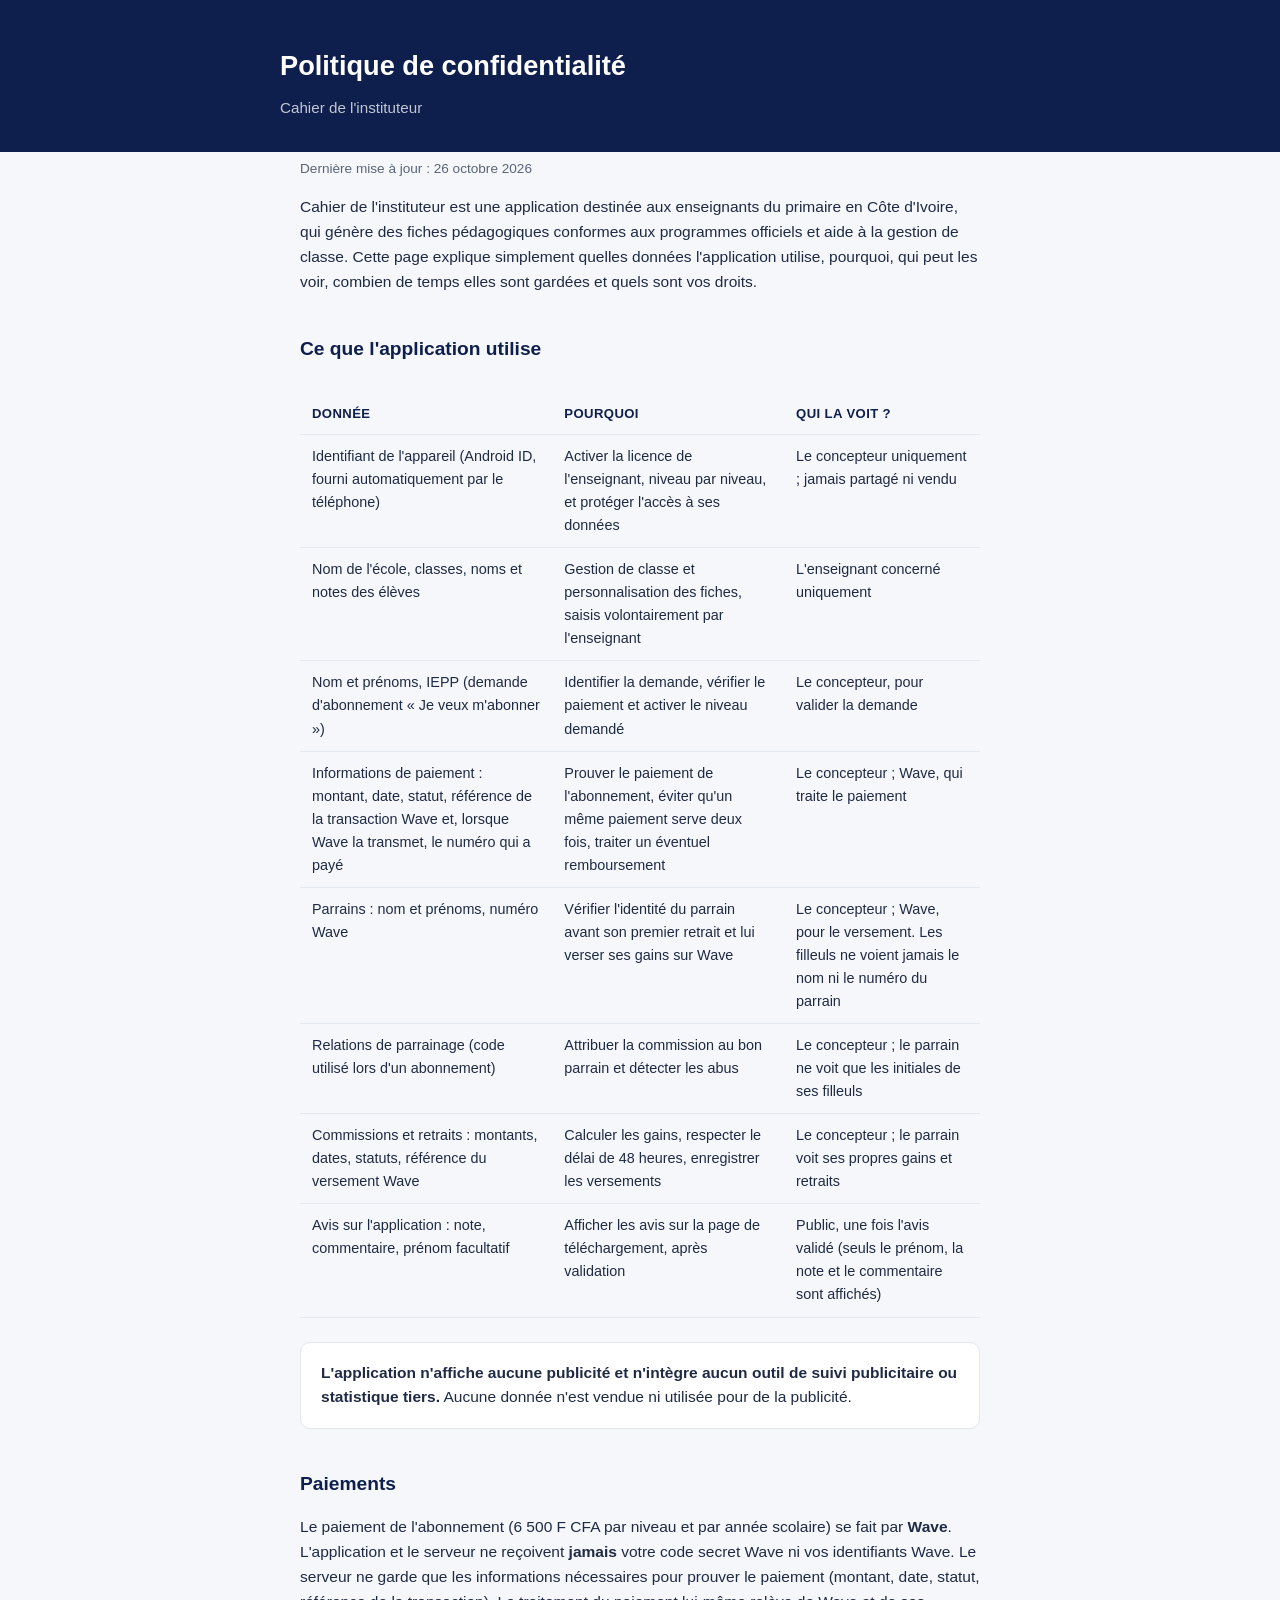
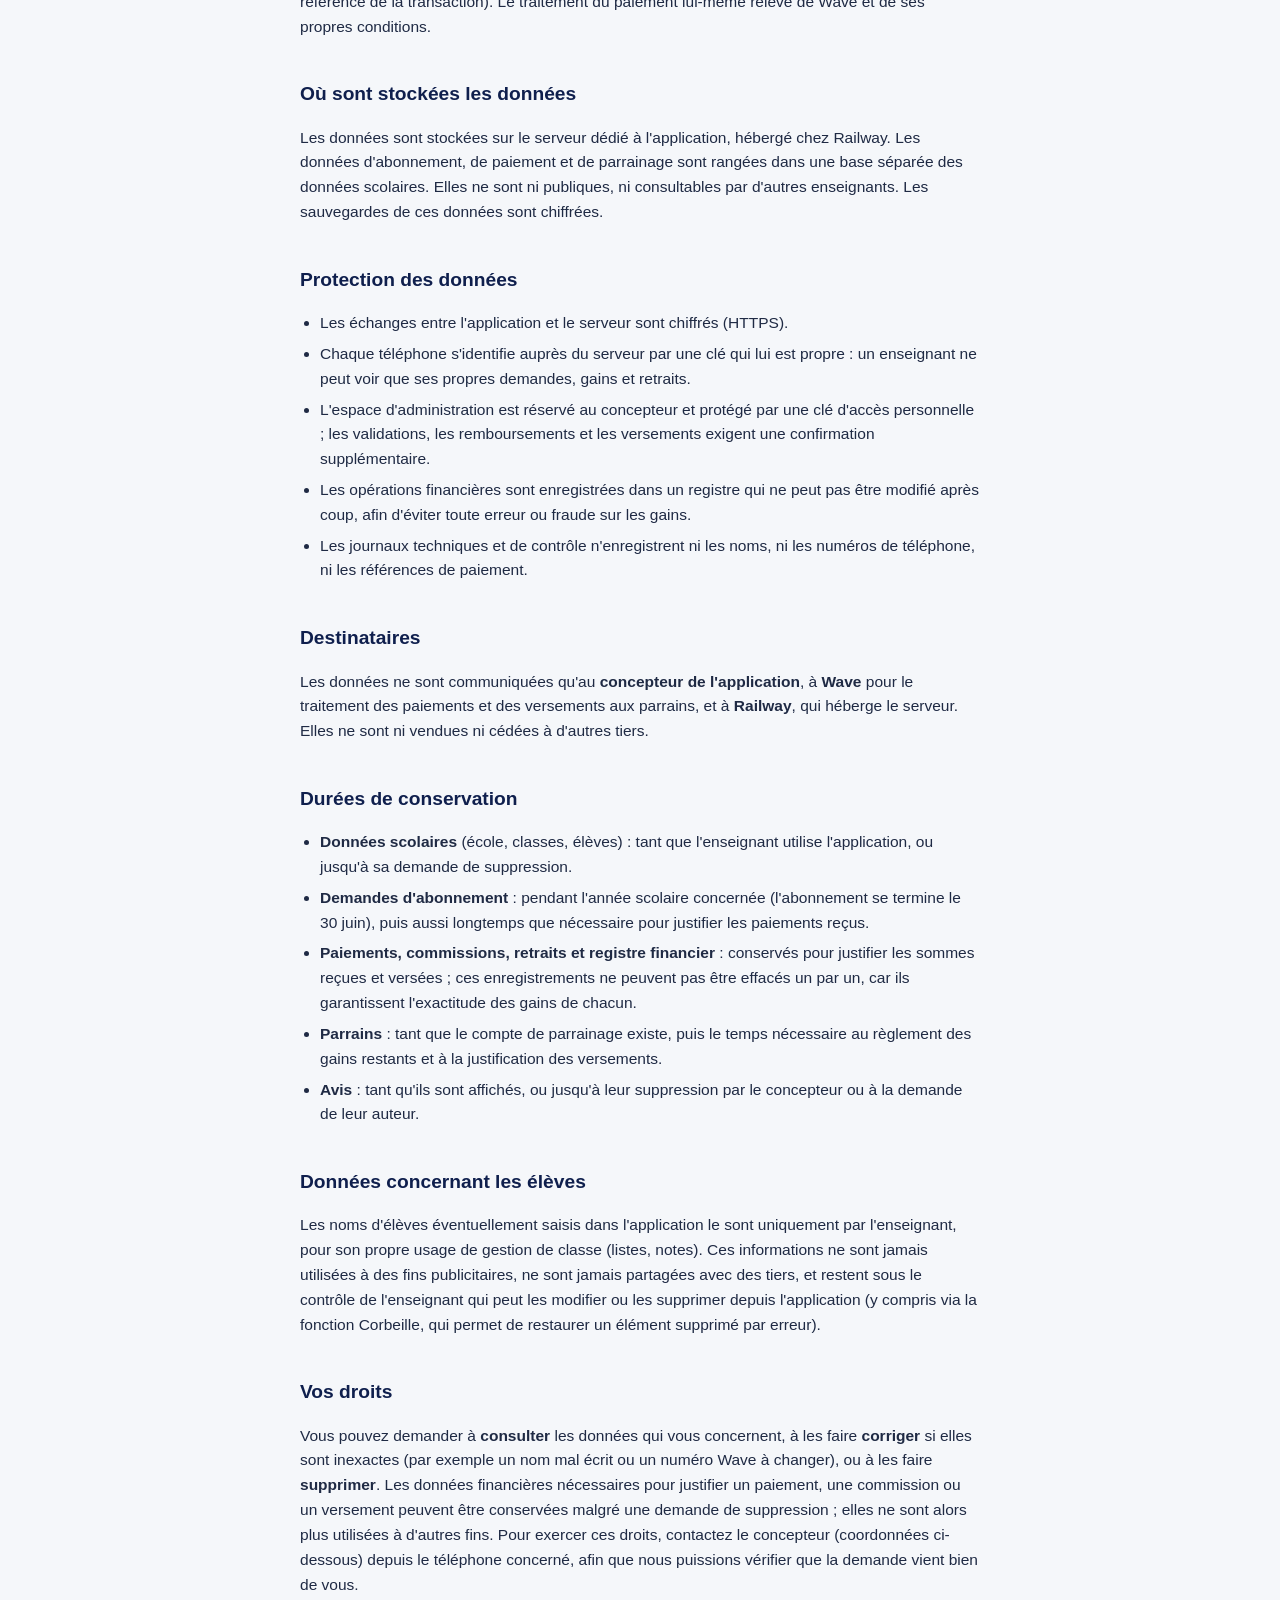
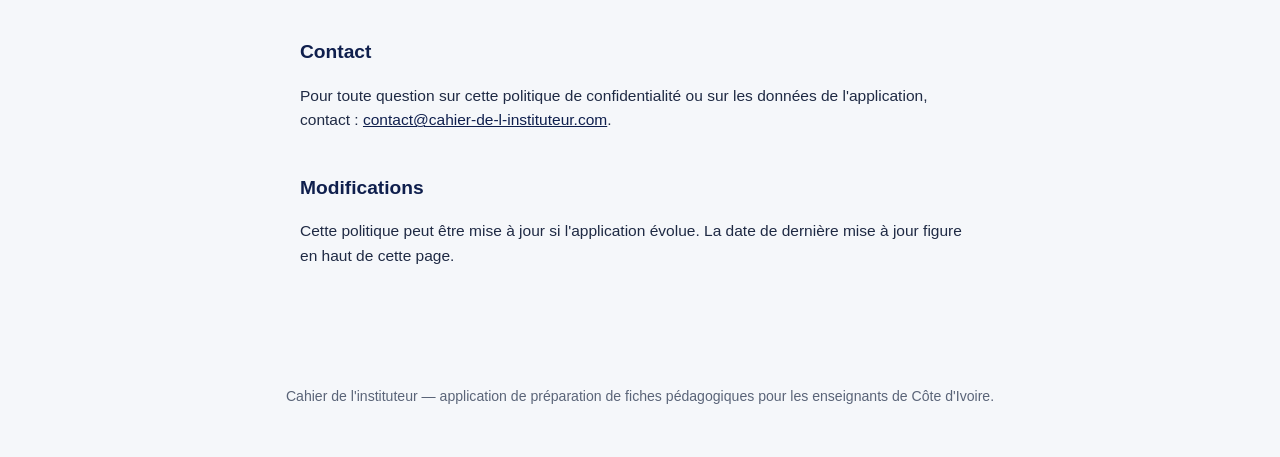
==== confidentialite.html @ f3e9aa89 "Tarif 6 500 F CFA par niveau (page de parrainage, message, confidentialite) Aucune publication : bra" ====
<!DOCTYPE html>
<html lang="fr">
<head>
<meta charset="UTF-8">
<meta name="viewport" content="width=device-width, initial-scale=1">
<title>Politique de confidentialité — Cahier de l'instituteur</title>
<style>
  :root{
    --marine:#0F1F4D;
    --orange:#ef7f1a;
    --texte:#1F2A44;
    --texte-doux:#5A6478;
    --carte:#FFFFFF;
    --bordure:#E3E8EF;
    --fond:#F5F7FA;
  }
  *{box-sizing:border-box;}
  body{
    margin:0;
    background:var(--fond);
    color:var(--texte);
    font-family:-apple-system,"Segoe UI",Roboto,Helvetica,Arial,sans-serif;
    line-height:1.6;
  }
  .wrap{max-width:720px;margin:0 auto;padding:0 20px 70px;}
  header{
    background:var(--marine);
    color:#fff;
    padding:44px 20px 32px;
  }
  header .inner{max-width:720px;margin:0 auto;}
  header h1{font-size:1.7rem;margin:0 0 8px;}
  header p{color:rgba(255,255,255,.75);margin:0;font-size:.95rem;}
  h2{font-size:1.2rem;color:var(--marine);margin:40px 0 12px;}
  p{color:var(--texte);font-size:.97rem;}
  .maj{color:var(--texte-doux);font-size:.85rem;margin-top:6px;}
  table{width:100%;border-collapse:collapse;margin:16px 0 8px;font-size:.9rem;}
  th,td{text-align:left;padding:10px 12px;border-bottom:1px solid var(--bordure);vertical-align:top;}
  th{color:var(--marine);font-size:.82rem;text-transform:uppercase;letter-spacing:.03em;}
  .carte{
    background:var(--carte);
    border:1px solid var(--bordure);
    border-radius:10px;
    padding:18px 20px;
    margin:16px 0;
  }
  a{color:var(--marine);}
  ul{padding-left:20px;font-size:.97rem;}
  li{margin:6px 0;}
  .defilement{overflow-x:auto;}
  footer{padding:30px 20px 50px;color:var(--texte-doux);font-size:.88rem;text-align:center;}
</style>
</head>
<body>

<header>
  <div class="inner">
    <h1>Politique de confidentialité</h1>
    <p>Cahier de l'instituteur</p>
  </div>
</header>

<div class="wrap">
  <p class="maj">Dernière mise à jour : 26 octobre 2026</p>

  <p>Cahier de l'instituteur est une application destinée aux enseignants du primaire en Côte d'Ivoire, qui génère des fiches pédagogiques conformes aux programmes officiels et aide à la gestion de classe. Cette page explique simplement quelles données l'application utilise, pourquoi, qui peut les voir, combien de temps elles sont gardées et quels sont vos droits.</p>

  <h2>Ce que l'application utilise</h2>
  <div class="defilement">
  <table>
    <tr><th>Donnée</th><th>Pourquoi</th><th>Qui la voit ?</th></tr>
    <tr>
      <td>Identifiant de l'appareil (Android ID, fourni automatiquement par le téléphone)</td>
      <td>Activer la licence de l'enseignant, niveau par niveau, et protéger l'accès à ses données</td>
      <td>Le concepteur uniquement ; jamais partagé ni vendu</td>
    </tr>
    <tr>
      <td>Nom de l'école, classes, noms et notes des élèves</td>
      <td>Gestion de classe et personnalisation des fiches, saisis volontairement par l'enseignant</td>
      <td>L'enseignant concerné uniquement</td>
    </tr>
    <tr>
      <td>Nom et prénoms, IEPP (demande d'abonnement « Je veux m'abonner »)</td>
      <td>Identifier la demande, vérifier le paiement et activer le niveau demandé</td>
      <td>Le concepteur, pour valider la demande</td>
    </tr>
    <tr>
      <td>Informations de paiement : montant, date, statut, référence de la transaction Wave et, lorsque Wave la transmet, le numéro qui a payé</td>
      <td>Prouver le paiement de l'abonnement, éviter qu'un même paiement serve deux fois, traiter un éventuel remboursement</td>
      <td>Le concepteur ; Wave, qui traite le paiement</td>
    </tr>
    <tr>
      <td>Parrains : nom et prénoms, numéro Wave</td>
      <td>Vérifier l'identité du parrain avant son premier retrait et lui verser ses gains sur Wave</td>
      <td>Le concepteur ; Wave, pour le versement. Les filleuls ne voient jamais le nom ni le numéro du parrain</td>
    </tr>
    <tr>
      <td>Relations de parrainage (code utilisé lors d'un abonnement)</td>
      <td>Attribuer la commission au bon parrain et détecter les abus</td>
      <td>Le concepteur ; le parrain ne voit que les initiales de ses filleuls</td>
    </tr>
    <tr>
      <td>Commissions et retraits : montants, dates, statuts, référence du versement Wave</td>
      <td>Calculer les gains, respecter le délai de 48 heures, enregistrer les versements</td>
      <td>Le concepteur ; le parrain voit ses propres gains et retraits</td>
    </tr>
    <tr>
      <td>Avis sur l'application : note, commentaire, prénom facultatif</td>
      <td>Afficher les avis sur la page de téléchargement, après validation</td>
      <td>Public, une fois l'avis validé (seuls le prénom, la note et le commentaire sont affichés)</td>
    </tr>
  </table>
  </div>

  <div class="carte">
    <p style="margin:0;"><b>L'application n'affiche aucune publicité et n'intègre aucun outil de suivi publicitaire ou statistique tiers.</b> Aucune donnée n'est vendue ni utilisée pour de la publicité.</p>
  </div>

  <h2>Paiements</h2>
  <p>Le paiement de l'abonnement (6 500 F CFA par niveau et par année scolaire) se fait par <b>Wave</b>. L'application et le serveur ne reçoivent <b>jamais</b> votre code secret Wave ni vos identifiants Wave. Le serveur ne garde que les informations nécessaires pour prouver le paiement (montant, date, statut, référence de la transaction). Le traitement du paiement lui-même relève de Wave et de ses propres conditions.</p>

  <h2>Où sont stockées les données</h2>
  <p>Les données sont stockées sur le serveur dédié à l'application, hébergé chez Railway. Les données d'abonnement, de paiement et de parrainage sont rangées dans une base séparée des données scolaires. Elles ne sont ni publiques, ni consultables par d'autres enseignants. Les sauvegardes de ces données sont chiffrées.</p>

  <h2>Protection des données</h2>
  <ul>
    <li>Les échanges entre l'application et le serveur sont chiffrés (HTTPS).</li>
    <li>Chaque téléphone s'identifie auprès du serveur par une clé qui lui est propre : un enseignant ne peut voir que ses propres demandes, gains et retraits.</li>
    <li>L'espace d'administration est réservé au concepteur et protégé par une clé d'accès personnelle ; les validations, les remboursements et les versements exigent une confirmation supplémentaire.</li>
    <li>Les opérations financières sont enregistrées dans un registre qui ne peut pas être modifié après coup, afin d'éviter toute erreur ou fraude sur les gains.</li>
    <li>Les journaux techniques et de contrôle n'enregistrent ni les noms, ni les numéros de téléphone, ni les références de paiement.</li>
  </ul>

  <h2>Destinataires</h2>
  <p>Les données ne sont communiquées qu'au <b>concepteur de l'application</b>, à <b>Wave</b> pour le traitement des paiements et des versements aux parrains, et à <b>Railway</b>, qui héberge le serveur. Elles ne sont ni vendues ni cédées à d'autres tiers.</p>

  <h2>Durées de conservation</h2>
  <ul>
    <li><b>Données scolaires</b> (école, classes, élèves) : tant que l'enseignant utilise l'application, ou jusqu'à sa demande de suppression.</li>
    <li><b>Demandes d'abonnement</b> : pendant l'année scolaire concernée (l'abonnement se termine le 30 juin), puis aussi longtemps que nécessaire pour justifier les paiements reçus.</li>
    <li><b>Paiements, commissions, retraits et registre financier</b> : conservés pour justifier les sommes reçues et versées ; ces enregistrements ne peuvent pas être effacés un par un, car ils garantissent l'exactitude des gains de chacun.</li>
    <li><b>Parrains</b> : tant que le compte de parrainage existe, puis le temps nécessaire au règlement des gains restants et à la justification des versements.</li>
    <li><b>Avis</b> : tant qu'ils sont affichés, ou jusqu'à leur suppression par le concepteur ou à la demande de leur auteur.</li>
  </ul>

  <h2>Données concernant les élèves</h2>
  <p>Les noms d'élèves éventuellement saisis dans l'application le sont uniquement par l'enseignant, pour son propre usage de gestion de classe (listes, notes). Ces informations ne sont jamais utilisées à des fins publicitaires, ne sont jamais partagées avec des tiers, et restent sous le contrôle de l'enseignant qui peut les modifier ou les supprimer depuis l'application (y compris via la fonction Corbeille, qui permet de restaurer un élément supprimé par erreur).</p>

  <h2>Vos droits</h2>
  <p>Vous pouvez demander à <b>consulter</b> les données qui vous concernent, à les faire <b>corriger</b> si elles sont inexactes (par exemple un nom mal écrit ou un numéro Wave à changer), ou à les faire <b>supprimer</b>. Les données financières nécessaires pour justifier un paiement, une commission ou un versement peuvent être conservées malgré une demande de suppression ; elles ne sont alors plus utilisées à d'autres fins. Pour exercer ces droits, contactez le concepteur (coordonnées ci-dessous) depuis le téléphone concerné, afin que nous puissions vérifier que la demande vient bien de vous.</p>

  <h2>Contact</h2>
  <p>Pour toute question sur cette politique de confidentialité ou sur les données de l'application, contact : <a href="mailto:contact@cahier-de-l-instituteur.com">contact@cahier-de-l-instituteur.com</a>.</p>

  <h2>Modifications</h2>
  <p>Cette politique peut être mise à jour si l'application évolue. La date de dernière mise à jour figure en haut de cette page.</p>
</div>

<footer>Cahier de l'instituteur — application de préparation de fiches pédagogiques pour les enseignants de Côte d'Ivoire.</footer>

</body>
</html>
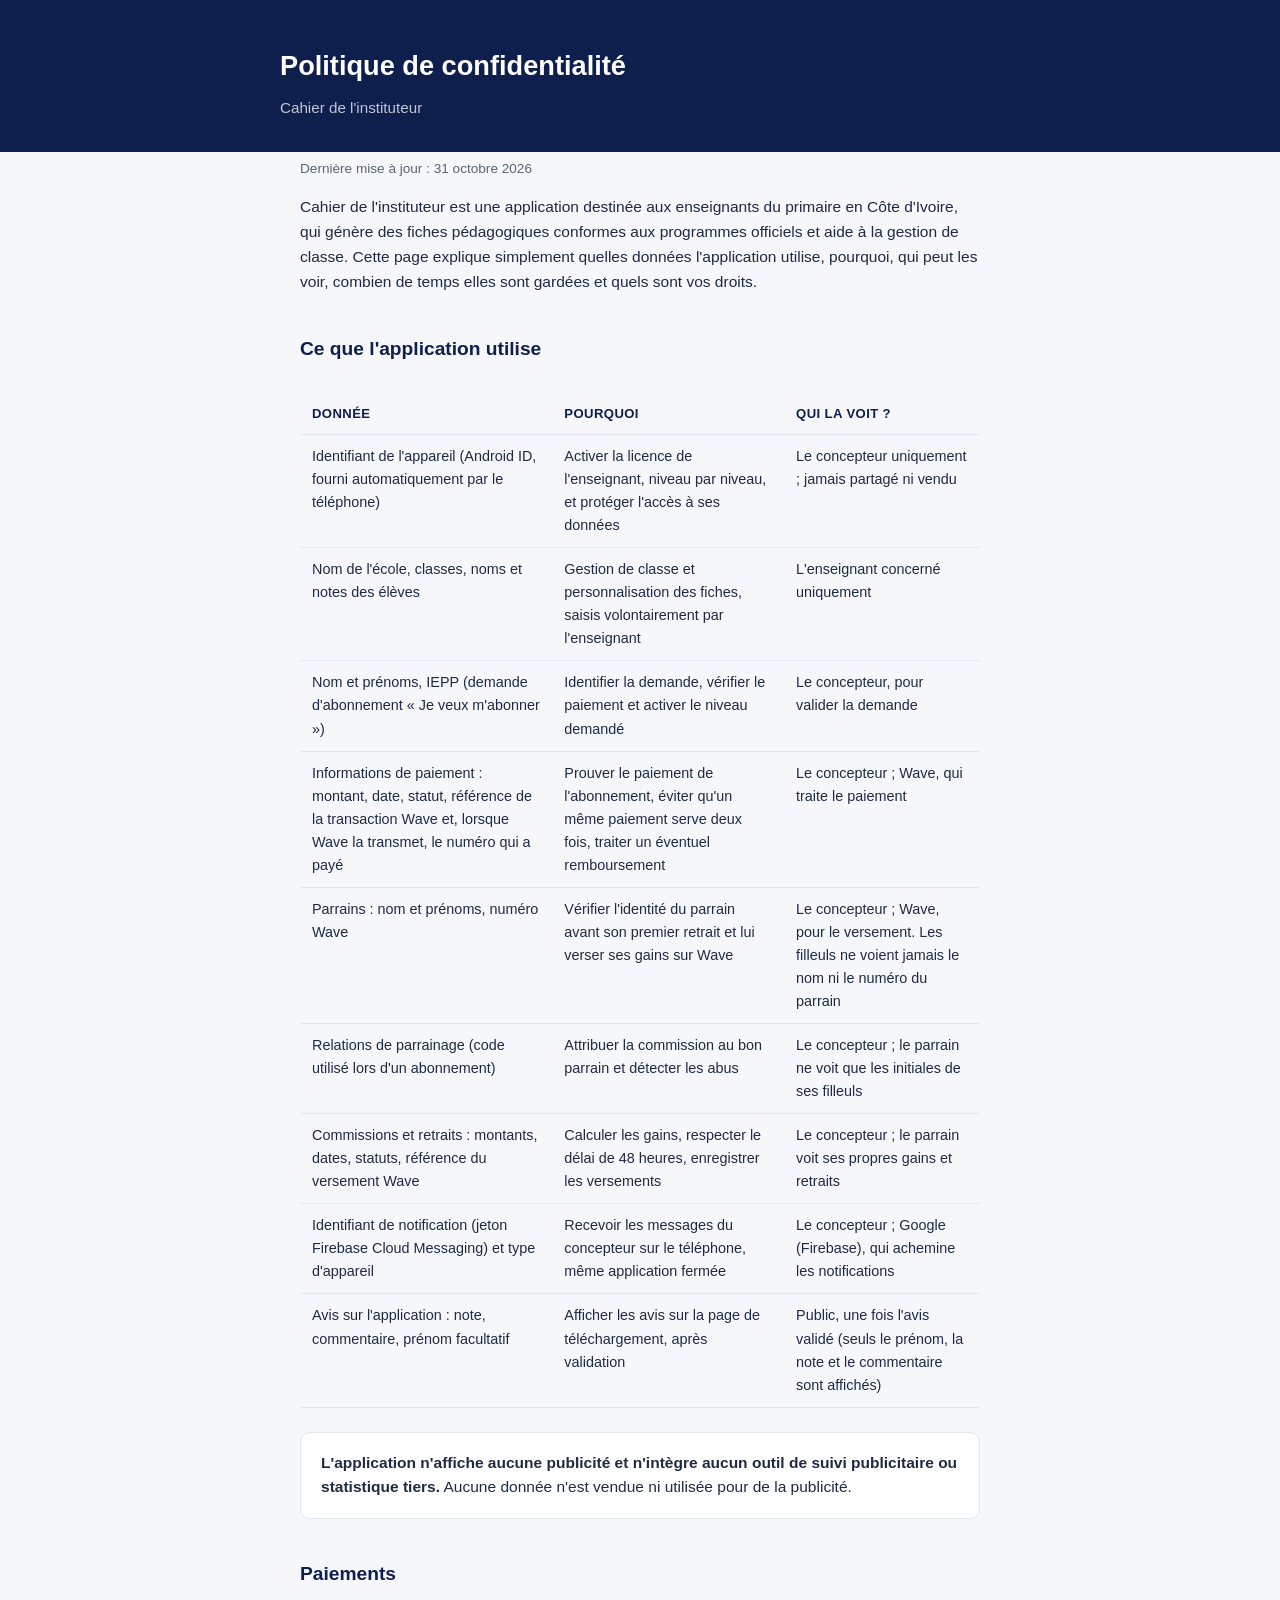
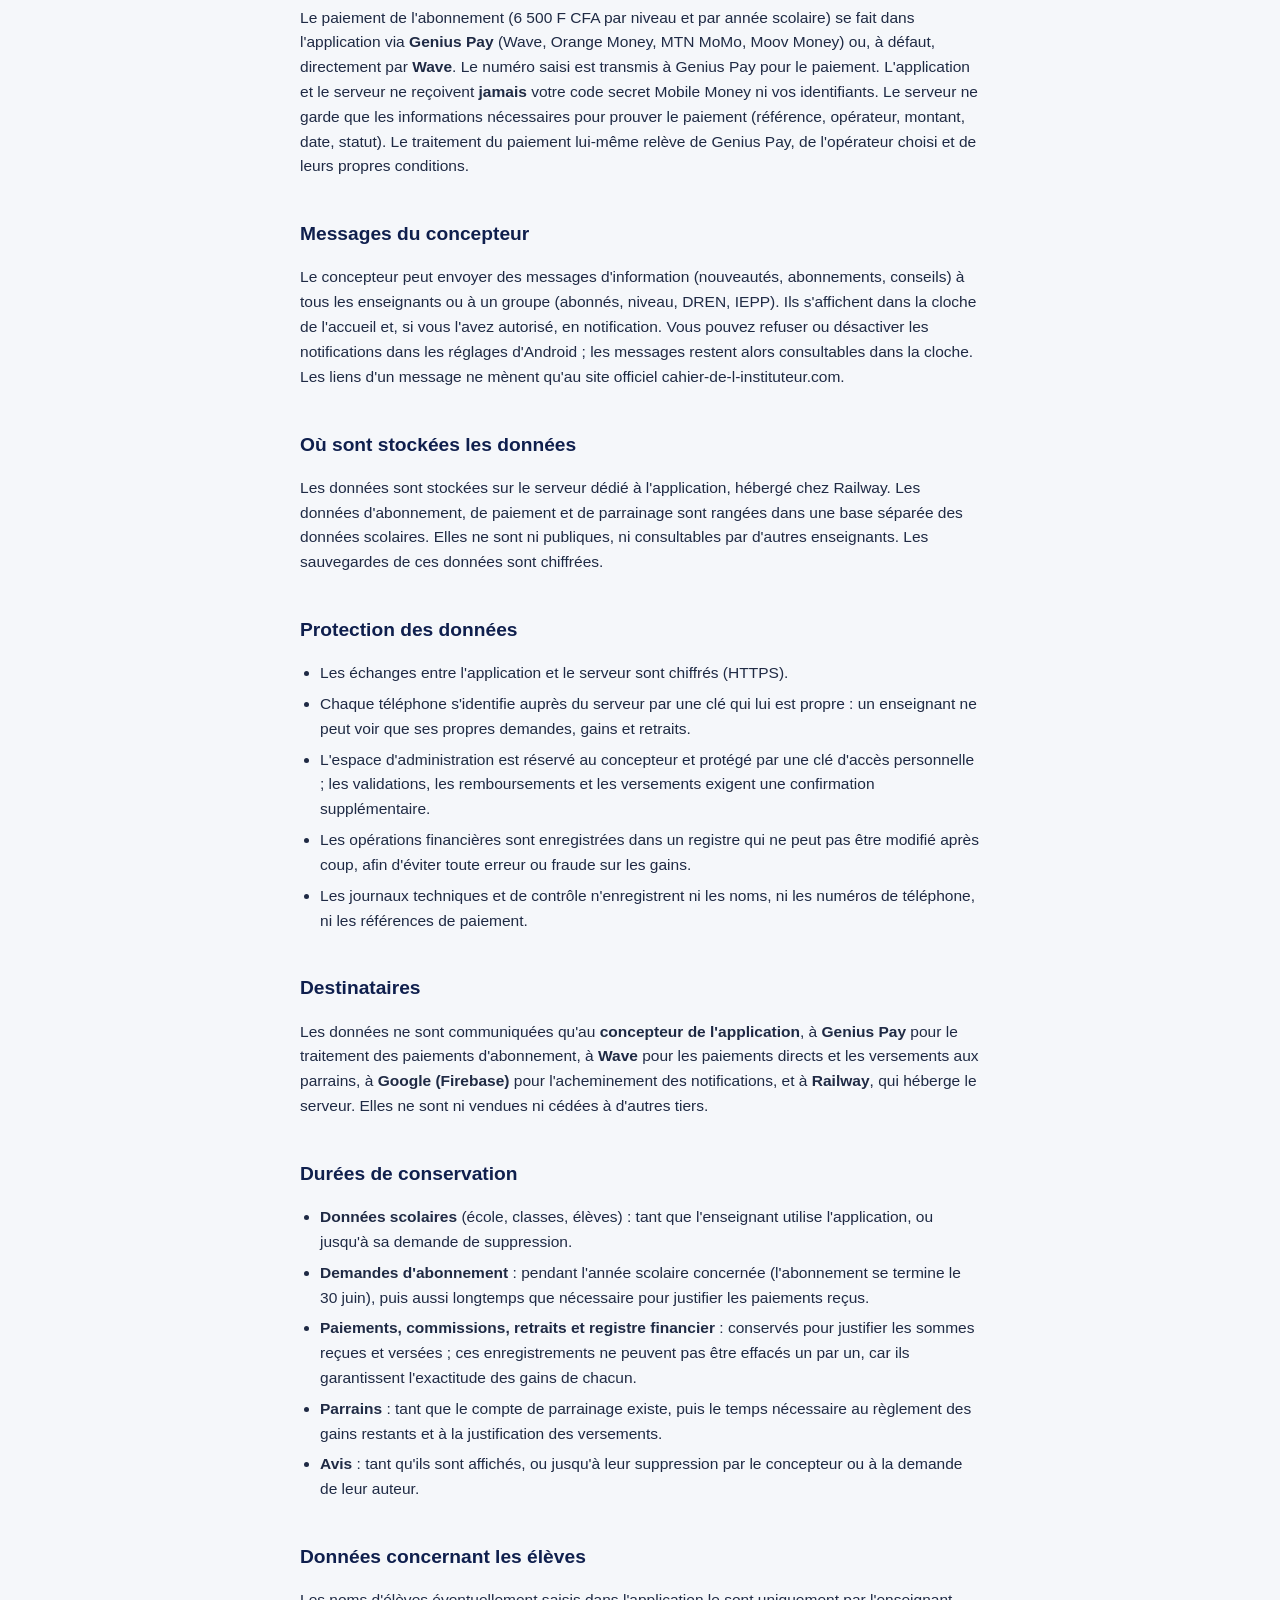
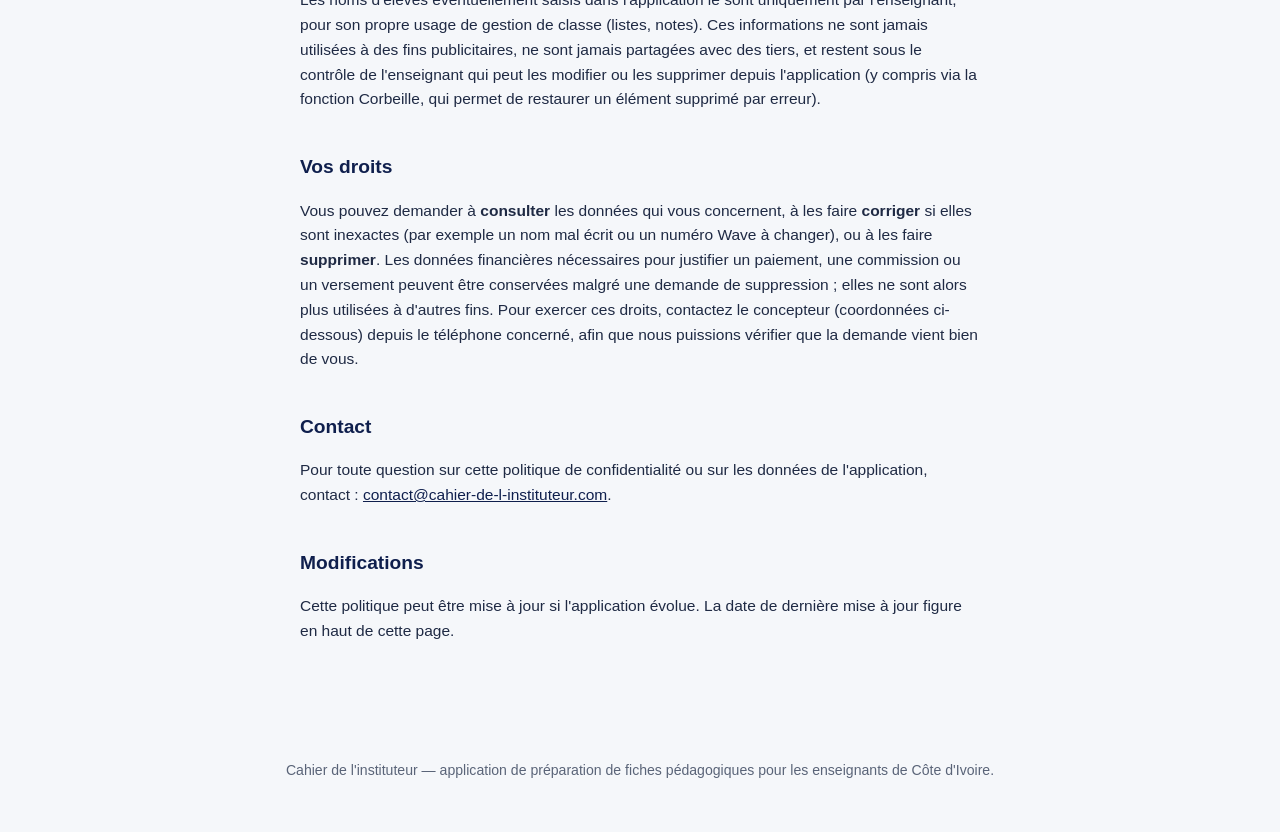
==== commit e0bc1449: "Mise a jour : version 1.6.1 (build 21) ; confidentialite : messages du concepteur, Genius Pay - mise" ====
--- a/confidentialite.html
+++ b/confidentialite.html
@@ -61,7 +61,7 @@
 </header>
 
 <div class="wrap">
-  <p class="maj">Dernière mise à jour : 26 octobre 2026</p>
+  <p class="maj">Dernière mise à jour : 31 octobre 2026</p>
 
   <p>Cahier de l'instituteur est une application destinée aux enseignants du primaire en Côte d'Ivoire, qui génère des fiches pédagogiques conformes aux programmes officiels et aide à la gestion de classe. Cette page explique simplement quelles données l'application utilise, pourquoi, qui peut les voir, combien de temps elles sont gardées et quels sont vos droits.</p>
 
@@ -105,6 +105,11 @@
       <td>Le concepteur ; le parrain voit ses propres gains et retraits</td>
     </tr>
     <tr>
+      <td>Identifiant de notification (jeton Firebase Cloud Messaging) et type d'appareil</td>
+      <td>Recevoir les messages du concepteur sur le téléphone, même application fermée</td>
+      <td>Le concepteur ; Google (Firebase), qui achemine les notifications</td>
+    </tr>
+    <tr>
       <td>Avis sur l'application : note, commentaire, prénom facultatif</td>
       <td>Afficher les avis sur la page de téléchargement, après validation</td>
       <td>Public, une fois l'avis validé (seuls le prénom, la note et le commentaire sont affichés)</td>
@@ -117,7 +122,10 @@
   </div>
 
   <h2>Paiements</h2>
-  <p>Le paiement de l'abonnement (6 500 F CFA par niveau et par année scolaire) se fait par <b>Wave</b>. L'application et le serveur ne reçoivent <b>jamais</b> votre code secret Wave ni vos identifiants Wave. Le serveur ne garde que les informations nécessaires pour prouver le paiement (montant, date, statut, référence de la transaction). Le traitement du paiement lui-même relève de Wave et de ses propres conditions.</p>
+  <p>Le paiement de l'abonnement (6 500 F CFA par niveau et par année scolaire) se fait dans l'application via <b>Genius Pay</b> (Wave, Orange Money, MTN MoMo, Moov Money) ou, à défaut, directement par <b>Wave</b>. Le numéro saisi est transmis à Genius Pay pour le paiement. L'application et le serveur ne reçoivent <b>jamais</b> votre code secret Mobile Money ni vos identifiants. Le serveur ne garde que les informations nécessaires pour prouver le paiement (référence, opérateur, montant, date, statut). Le traitement du paiement lui-même relève de Genius Pay, de l'opérateur choisi et de leurs propres conditions.</p>
+
+  <h2>Messages du concepteur</h2>
+  <p>Le concepteur peut envoyer des messages d'information (nouveautés, abonnements, conseils) à tous les enseignants ou à un groupe (abonnés, niveau, DREN, IEPP). Ils s'affichent dans la cloche de l'accueil et, si vous l'avez autorisé, en notification. Vous pouvez refuser ou désactiver les notifications dans les réglages d'Android ; les messages restent alors consultables dans la cloche. Les liens d'un message ne mènent qu'au site officiel cahier-de-l-instituteur.com.</p>
 
   <h2>Où sont stockées les données</h2>
   <p>Les données sont stockées sur le serveur dédié à l'application, hébergé chez Railway. Les données d'abonnement, de paiement et de parrainage sont rangées dans une base séparée des données scolaires. Elles ne sont ni publiques, ni consultables par d'autres enseignants. Les sauvegardes de ces données sont chiffrées.</p>
@@ -132,7 +140,7 @@
   </ul>
 
   <h2>Destinataires</h2>
-  <p>Les données ne sont communiquées qu'au <b>concepteur de l'application</b>, à <b>Wave</b> pour le traitement des paiements et des versements aux parrains, et à <b>Railway</b>, qui héberge le serveur. Elles ne sont ni vendues ni cédées à d'autres tiers.</p>
+  <p>Les données ne sont communiquées qu'au <b>concepteur de l'application</b>, à <b>Genius Pay</b> pour le traitement des paiements d'abonnement, à <b>Wave</b> pour les paiements directs et les versements aux parrains, à <b>Google (Firebase)</b> pour l'acheminement des notifications, et à <b>Railway</b>, qui héberge le serveur. Elles ne sont ni vendues ni cédées à d'autres tiers.</p>
 
   <h2>Durées de conservation</h2>
   <ul>
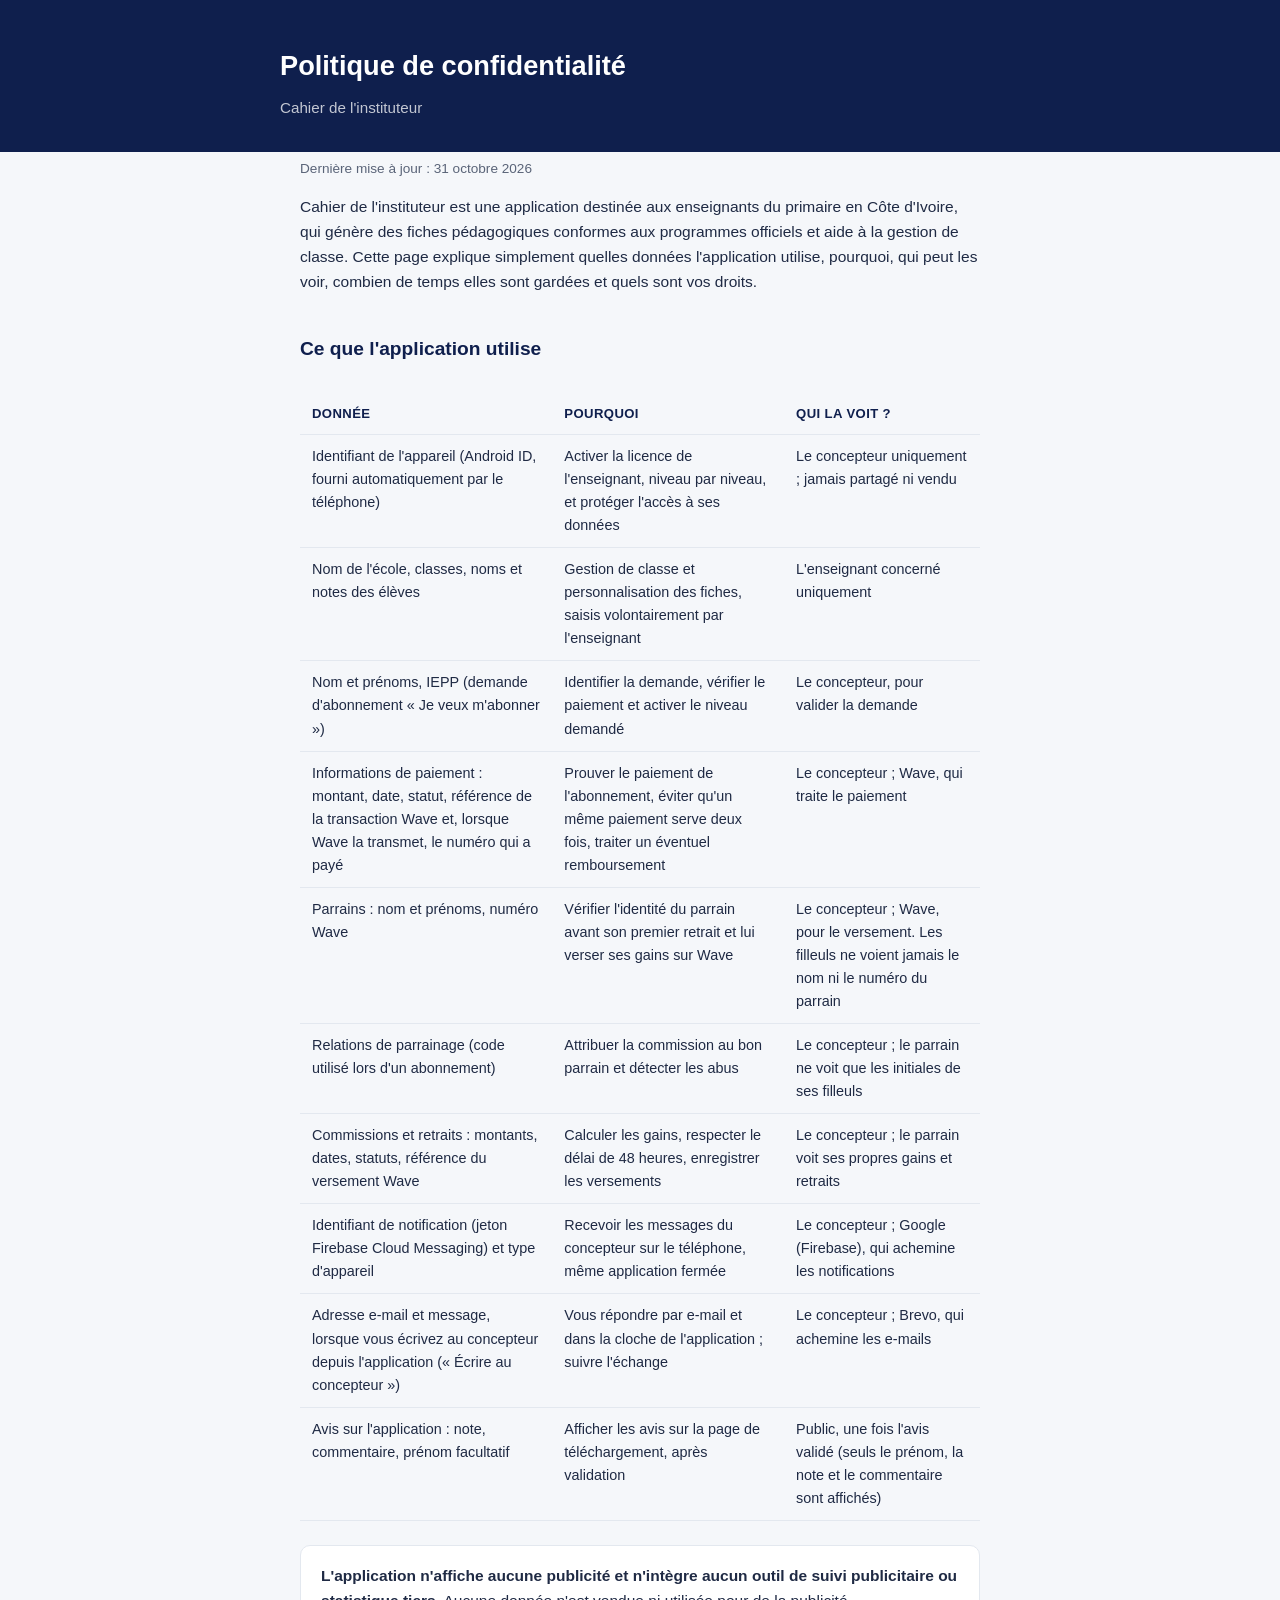
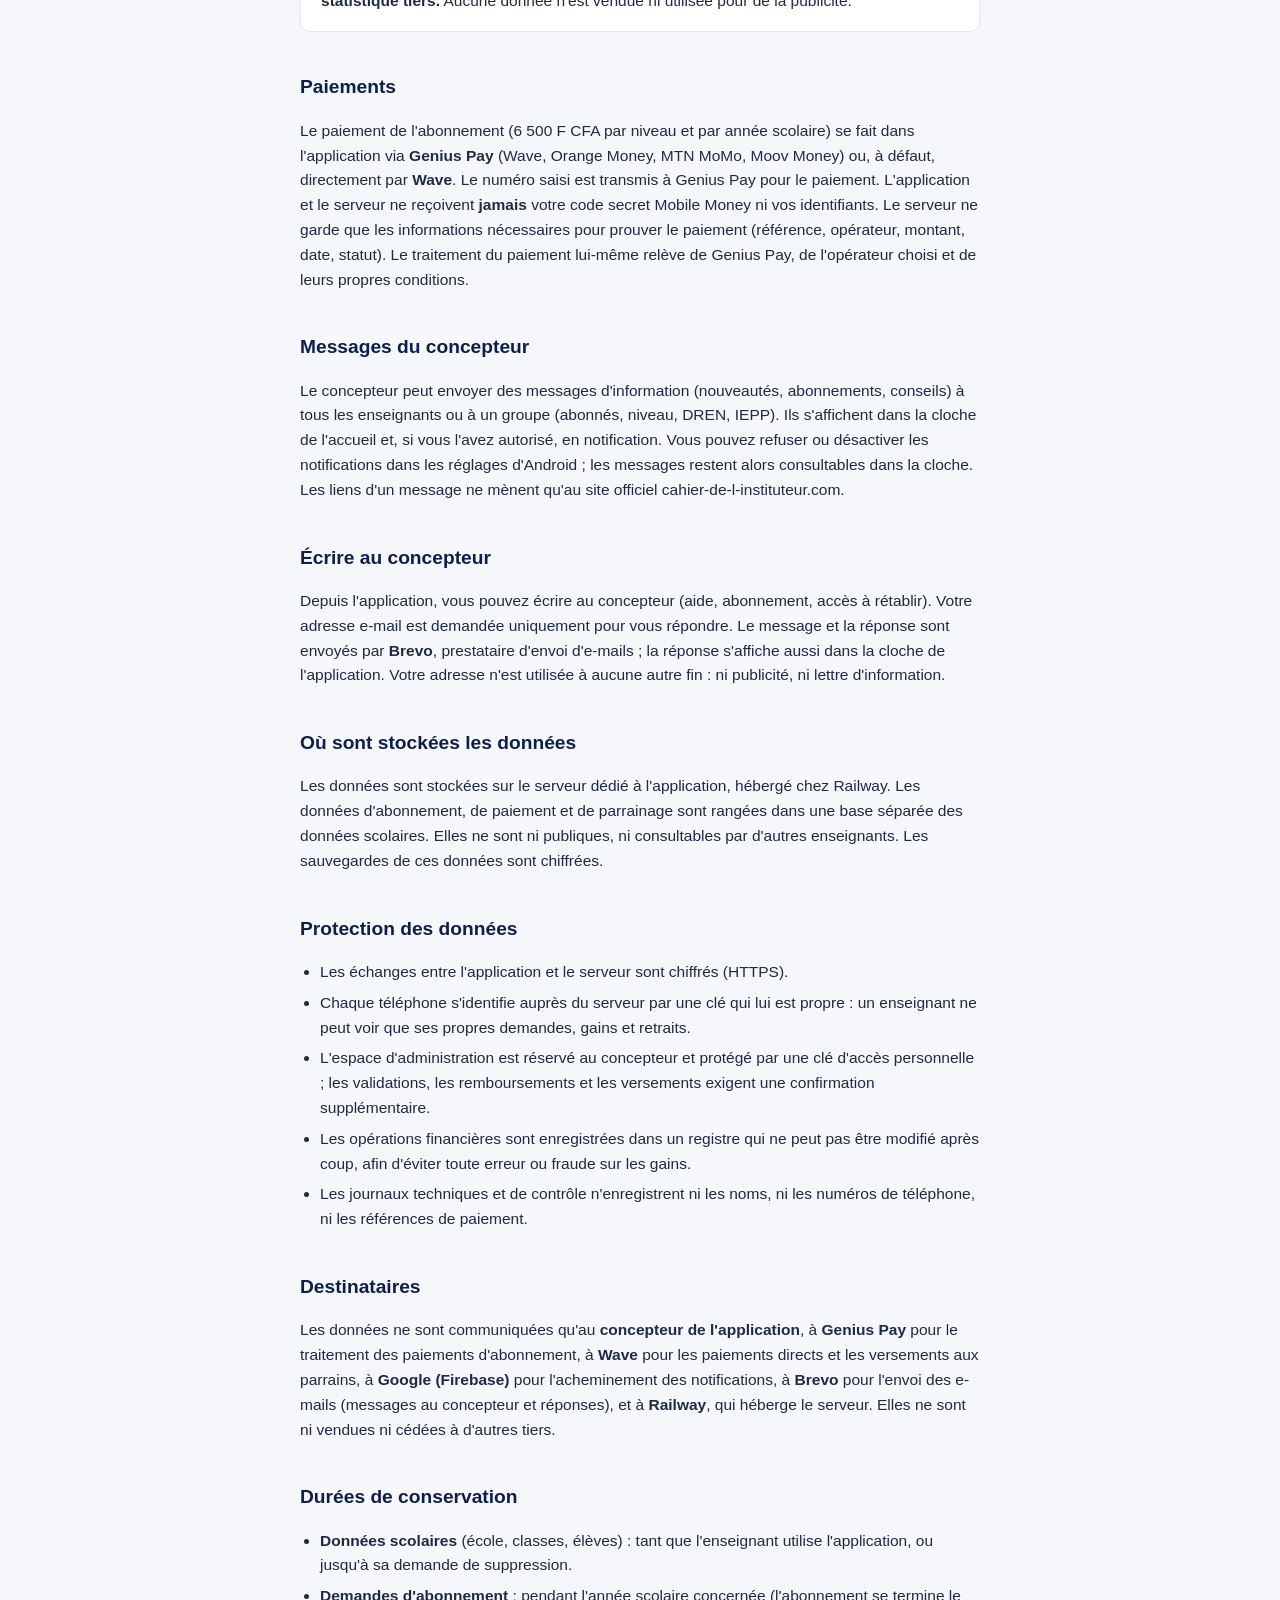
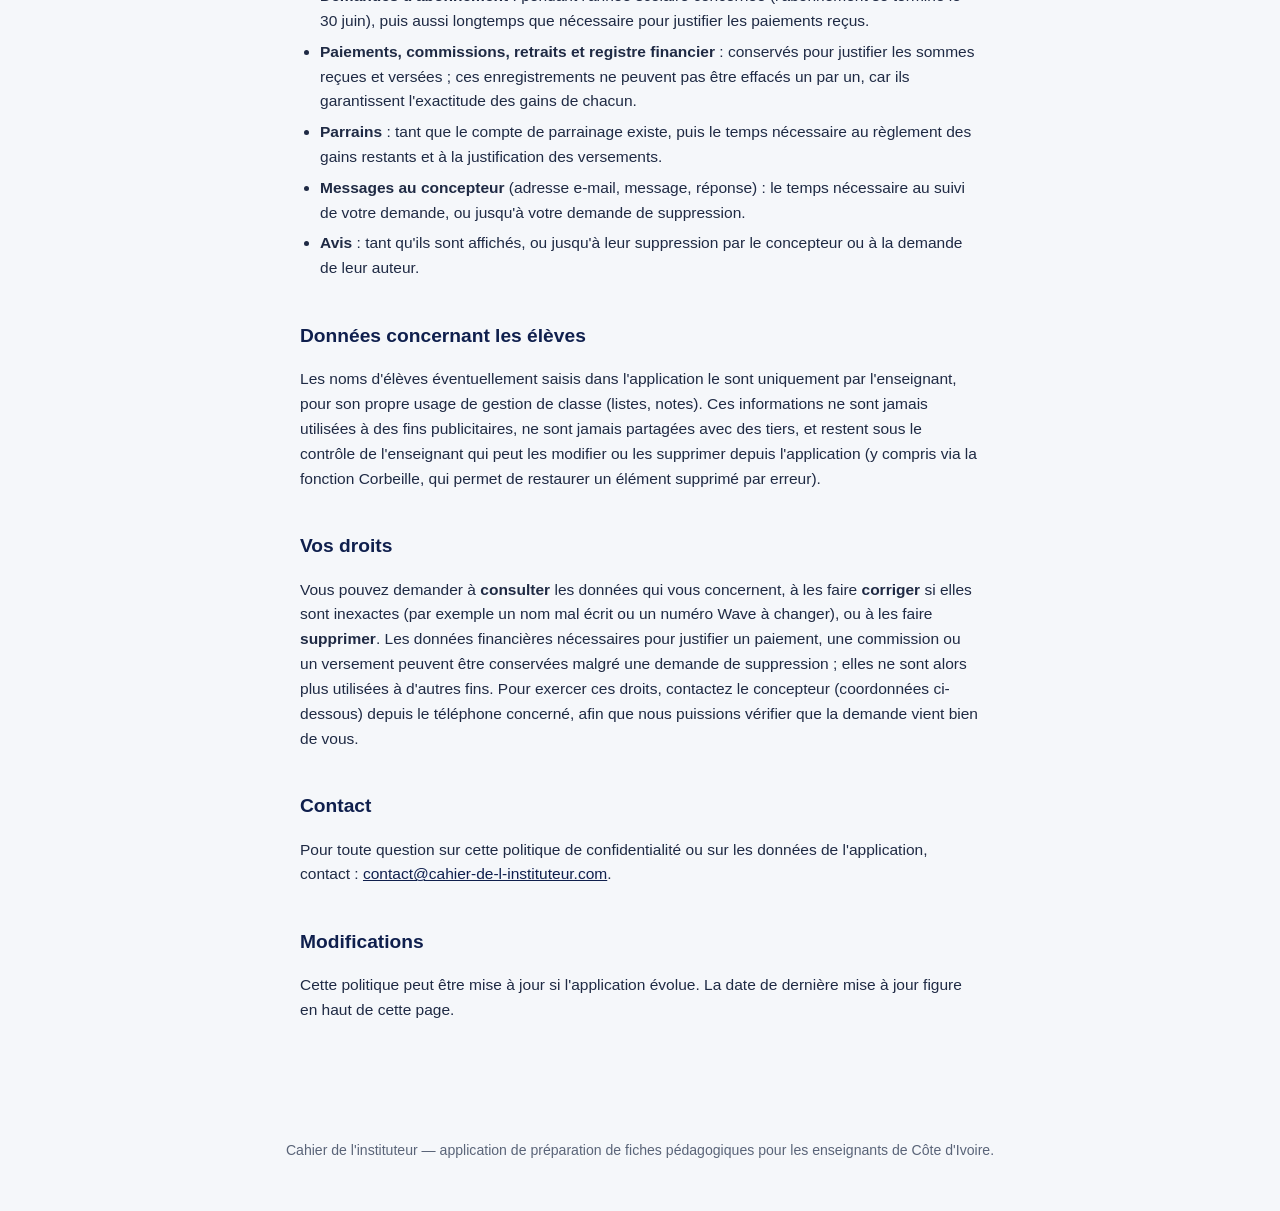
==== commit 6591f18f: "Confidentialite : formulaire Ecrire au concepteur (adresse e-mail, Brevo) A publier avec la version " ====
--- a/confidentialite.html
+++ b/confidentialite.html
@@ -110,6 +110,11 @@
       <td>Le concepteur ; Google (Firebase), qui achemine les notifications</td>
     </tr>
     <tr>
+      <td>Adresse e-mail et message, lorsque vous écrivez au concepteur depuis l'application (« Écrire au concepteur »)</td>
+      <td>Vous répondre par e-mail et dans la cloche de l'application ; suivre l'échange</td>
+      <td>Le concepteur ; Brevo, qui achemine les e-mails</td>
+    </tr>
+    <tr>
       <td>Avis sur l'application : note, commentaire, prénom facultatif</td>
       <td>Afficher les avis sur la page de téléchargement, après validation</td>
       <td>Public, une fois l'avis validé (seuls le prénom, la note et le commentaire sont affichés)</td>
@@ -127,6 +132,9 @@
   <h2>Messages du concepteur</h2>
   <p>Le concepteur peut envoyer des messages d'information (nouveautés, abonnements, conseils) à tous les enseignants ou à un groupe (abonnés, niveau, DREN, IEPP). Ils s'affichent dans la cloche de l'accueil et, si vous l'avez autorisé, en notification. Vous pouvez refuser ou désactiver les notifications dans les réglages d'Android ; les messages restent alors consultables dans la cloche. Les liens d'un message ne mènent qu'au site officiel cahier-de-l-instituteur.com.</p>
 
+  <h2>Écrire au concepteur</h2>
+  <p>Depuis l'application, vous pouvez écrire au concepteur (aide, abonnement, accès à rétablir). Votre adresse e-mail est demandée uniquement pour vous répondre. Le message et la réponse sont envoyés par <b>Brevo</b>, prestataire d'envoi d'e-mails ; la réponse s'affiche aussi dans la cloche de l'application. Votre adresse n'est utilisée à aucune autre fin : ni publicité, ni lettre d'information.</p>
+
   <h2>Où sont stockées les données</h2>
   <p>Les données sont stockées sur le serveur dédié à l'application, hébergé chez Railway. Les données d'abonnement, de paiement et de parrainage sont rangées dans une base séparée des données scolaires. Elles ne sont ni publiques, ni consultables par d'autres enseignants. Les sauvegardes de ces données sont chiffrées.</p>
 
@@ -140,7 +148,7 @@
   </ul>
 
   <h2>Destinataires</h2>
-  <p>Les données ne sont communiquées qu'au <b>concepteur de l'application</b>, à <b>Genius Pay</b> pour le traitement des paiements d'abonnement, à <b>Wave</b> pour les paiements directs et les versements aux parrains, à <b>Google (Firebase)</b> pour l'acheminement des notifications, et à <b>Railway</b>, qui héberge le serveur. Elles ne sont ni vendues ni cédées à d'autres tiers.</p>
+  <p>Les données ne sont communiquées qu'au <b>concepteur de l'application</b>, à <b>Genius Pay</b> pour le traitement des paiements d'abonnement, à <b>Wave</b> pour les paiements directs et les versements aux parrains, à <b>Google (Firebase)</b> pour l'acheminement des notifications, à <b>Brevo</b> pour l'envoi des e-mails (messages au concepteur et réponses), et à <b>Railway</b>, qui héberge le serveur. Elles ne sont ni vendues ni cédées à d'autres tiers.</p>
 
   <h2>Durées de conservation</h2>
   <ul>
@@ -148,6 +156,7 @@
     <li><b>Demandes d'abonnement</b> : pendant l'année scolaire concernée (l'abonnement se termine le 30 juin), puis aussi longtemps que nécessaire pour justifier les paiements reçus.</li>
     <li><b>Paiements, commissions, retraits et registre financier</b> : conservés pour justifier les sommes reçues et versées ; ces enregistrements ne peuvent pas être effacés un par un, car ils garantissent l'exactitude des gains de chacun.</li>
     <li><b>Parrains</b> : tant que le compte de parrainage existe, puis le temps nécessaire au règlement des gains restants et à la justification des versements.</li>
+    <li><b>Messages au concepteur</b> (adresse e-mail, message, réponse) : le temps nécessaire au suivi de votre demande, ou jusqu'à votre demande de suppression.</li>
     <li><b>Avis</b> : tant qu'ils sont affichés, ou jusqu'à leur suppression par le concepteur ou à la demande de leur auteur.</li>
   </ul>
 
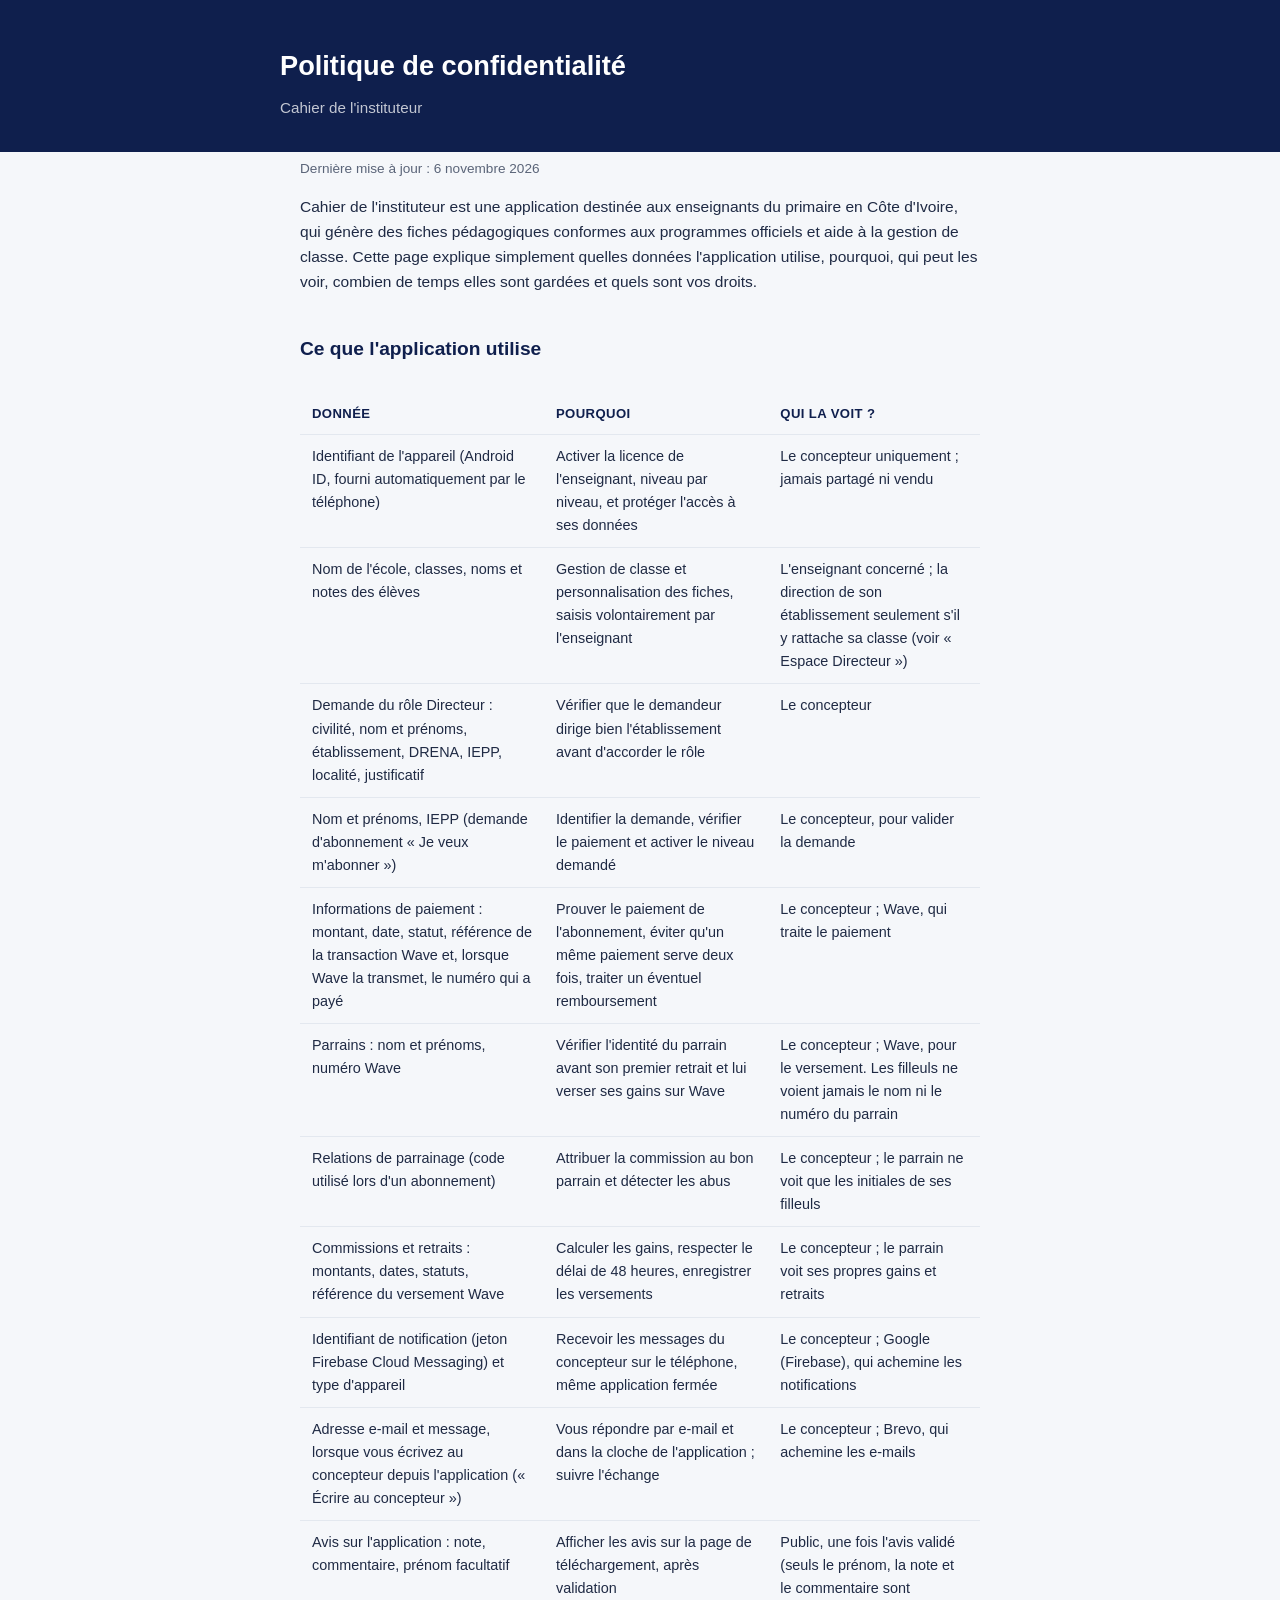
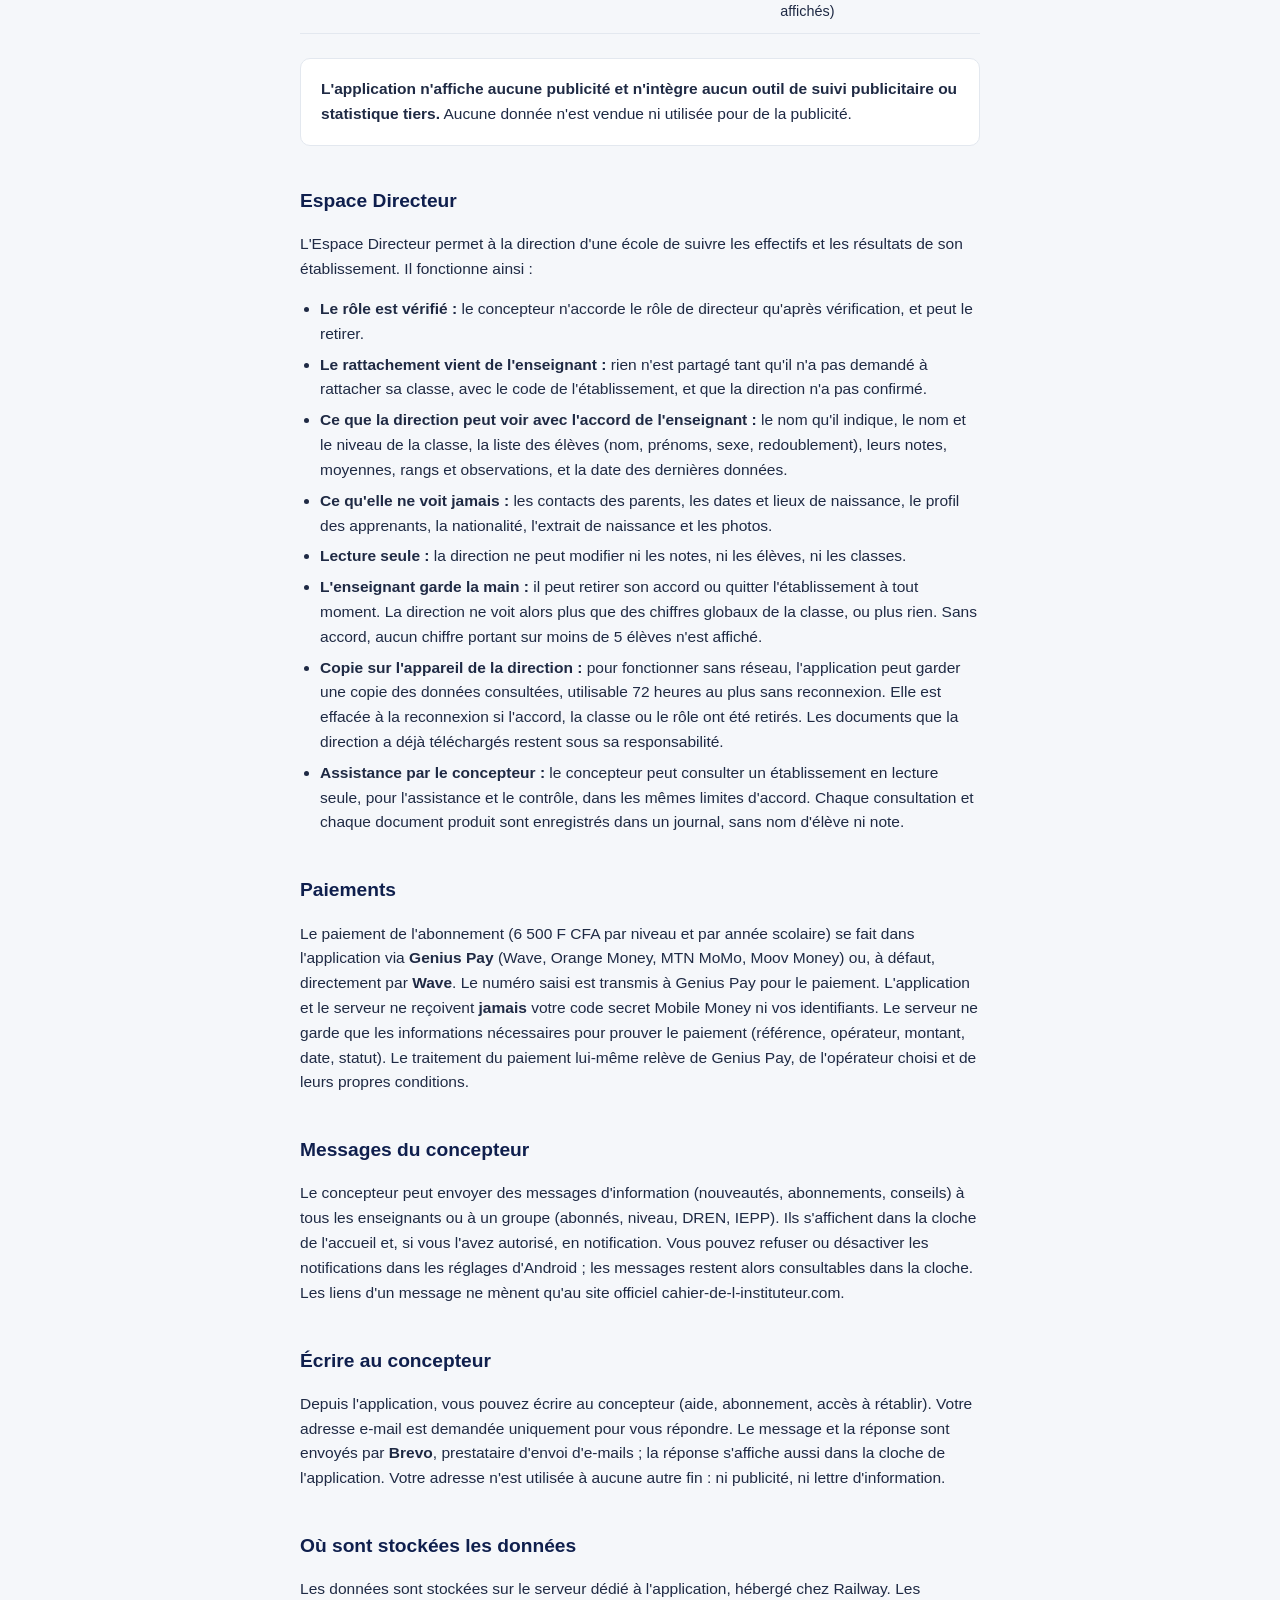
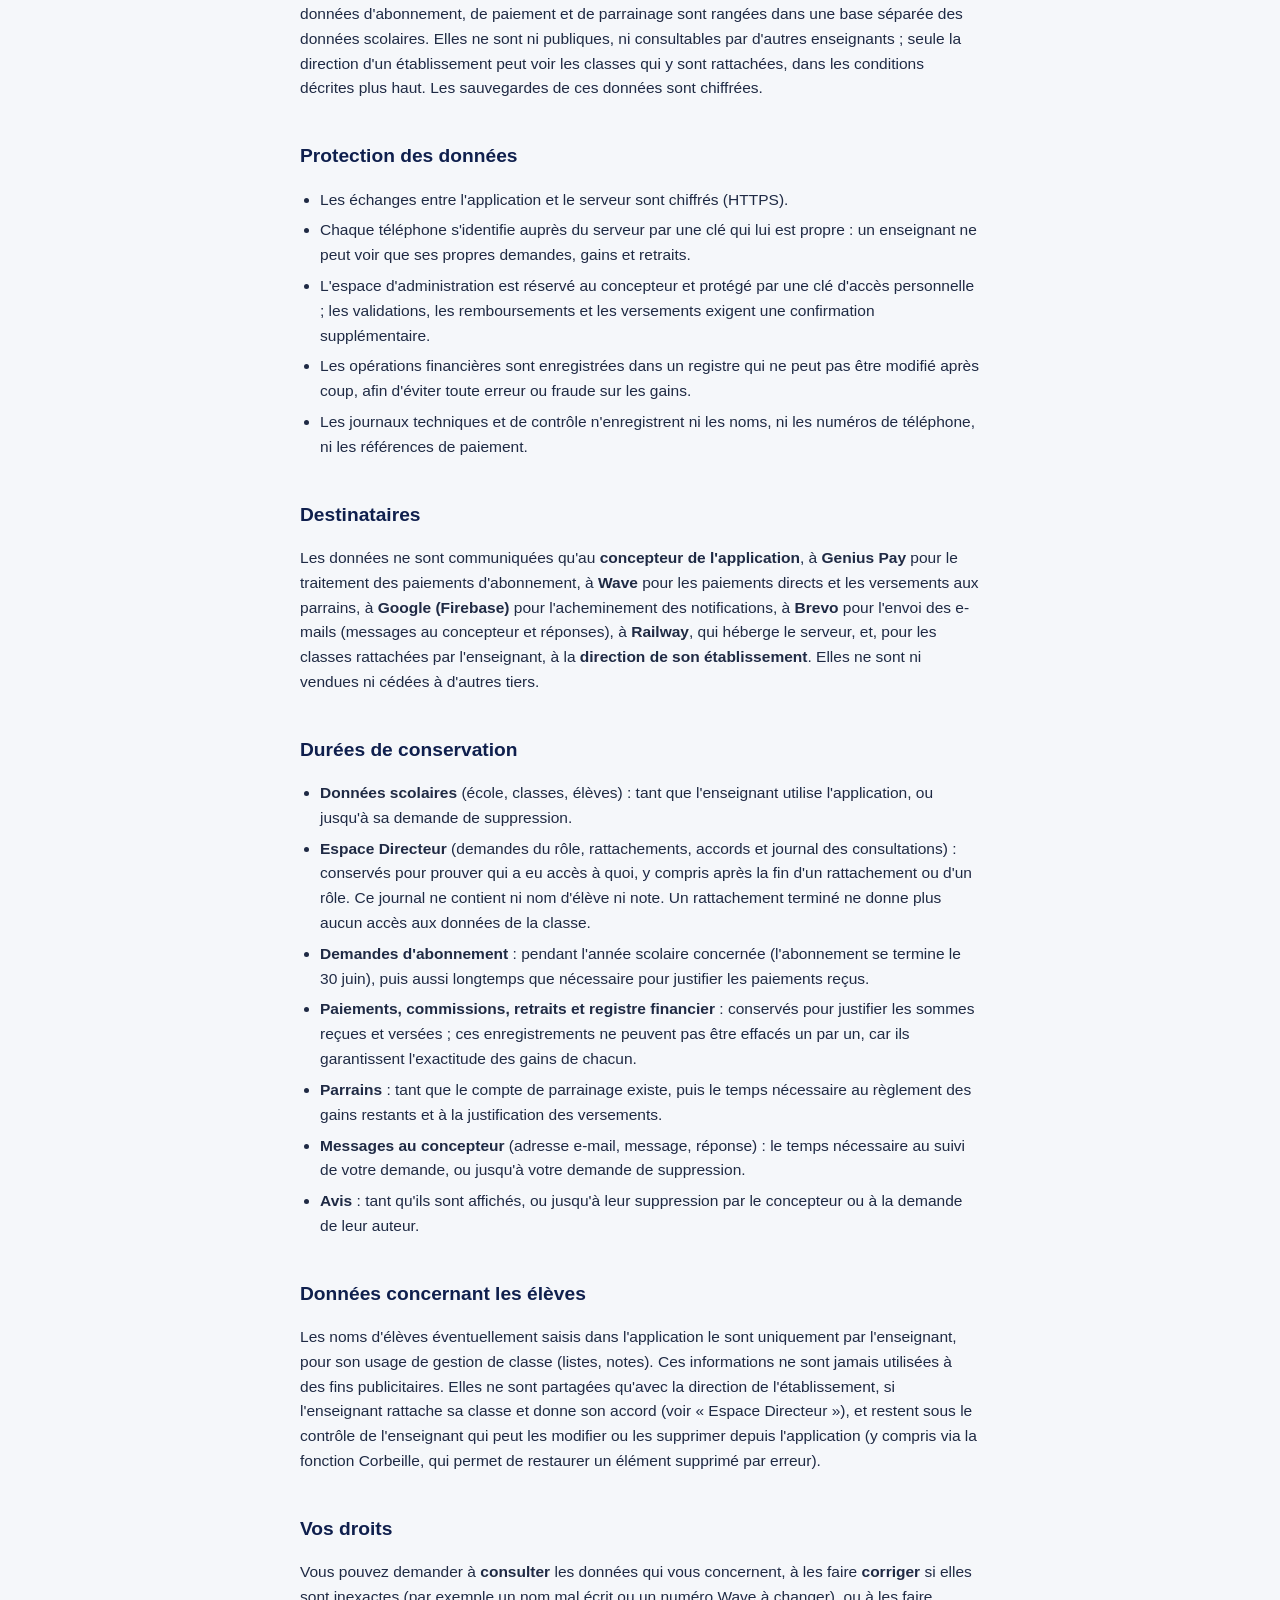
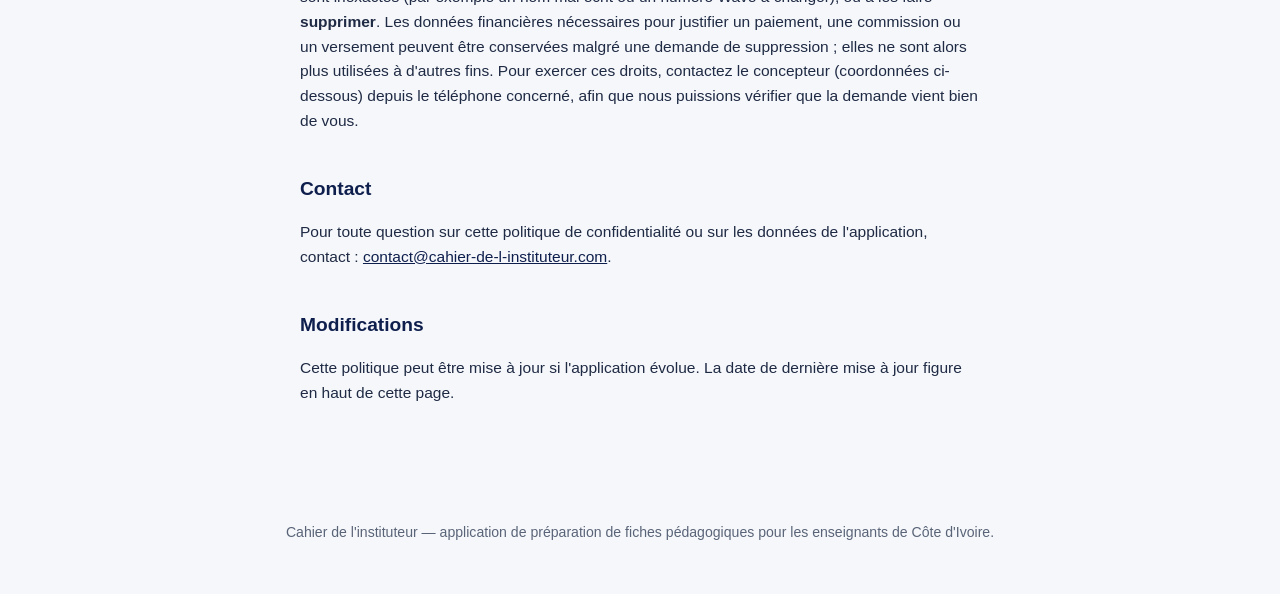
==== commit ea699248: "Confidentialité : Espace Directeur et partage avec la direction Co-Authored-By: Claude Opus 5.5 <nor" ====
--- a/confidentialite.html
+++ b/confidentialite.html
@@ -61,7 +61,7 @@
 </header>
 
 <div class="wrap">
-  <p class="maj">Dernière mise à jour : 31 octobre 2026</p>
+  <p class="maj">Dernière mise à jour : 6 novembre 2026</p>
 
   <p>Cahier de l'instituteur est une application destinée aux enseignants du primaire en Côte d'Ivoire, qui génère des fiches pédagogiques conformes aux programmes officiels et aide à la gestion de classe. Cette page explique simplement quelles données l'application utilise, pourquoi, qui peut les voir, combien de temps elles sont gardées et quels sont vos droits.</p>
 
@@ -77,7 +77,12 @@
     <tr>
       <td>Nom de l'école, classes, noms et notes des élèves</td>
       <td>Gestion de classe et personnalisation des fiches, saisis volontairement par l'enseignant</td>
-      <td>L'enseignant concerné uniquement</td>
+      <td>L'enseignant concerné ; la direction de son établissement seulement s'il y rattache sa classe (voir « Espace Directeur »)</td>
+    </tr>
+    <tr>
+      <td>Demande du rôle Directeur : civilité, nom et prénoms, établissement, DRENA, IEPP, localité, justificatif</td>
+      <td>Vérifier que le demandeur dirige bien l'établissement avant d'accorder le rôle</td>
+      <td>Le concepteur</td>
     </tr>
     <tr>
       <td>Nom et prénoms, IEPP (demande d'abonnement « Je veux m'abonner »)</td>
@@ -126,6 +131,19 @@
     <p style="margin:0;"><b>L'application n'affiche aucune publicité et n'intègre aucun outil de suivi publicitaire ou statistique tiers.</b> Aucune donnée n'est vendue ni utilisée pour de la publicité.</p>
   </div>
 
+  <h2>Espace Directeur</h2>
+  <p>L'Espace Directeur permet à la direction d'une école de suivre les effectifs et les résultats de son établissement. Il fonctionne ainsi :</p>
+  <ul>
+    <li><b>Le rôle est vérifié :</b> le concepteur n'accorde le rôle de directeur qu'après vérification, et peut le retirer.</li>
+    <li><b>Le rattachement vient de l'enseignant :</b> rien n'est partagé tant qu'il n'a pas demandé à rattacher sa classe, avec le code de l'établissement, et que la direction n'a pas confirmé.</li>
+    <li><b>Ce que la direction peut voir avec l'accord de l'enseignant :</b> le nom qu'il indique, le nom et le niveau de la classe, la liste des élèves (nom, prénoms, sexe, redoublement), leurs notes, moyennes, rangs et observations, et la date des dernières données.</li>
+    <li><b>Ce qu'elle ne voit jamais :</b> les contacts des parents, les dates et lieux de naissance, le profil des apprenants, la nationalité, l'extrait de naissance et les photos.</li>
+    <li><b>Lecture seule :</b> la direction ne peut modifier ni les notes, ni les élèves, ni les classes.</li>
+    <li><b>L'enseignant garde la main :</b> il peut retirer son accord ou quitter l'établissement à tout moment. La direction ne voit alors plus que des chiffres globaux de la classe, ou plus rien. Sans accord, aucun chiffre portant sur moins de 5 élèves n'est affiché.</li>
+    <li><b>Copie sur l'appareil de la direction :</b> pour fonctionner sans réseau, l'application peut garder une copie des données consultées, utilisable 72 heures au plus sans reconnexion. Elle est effacée à la reconnexion si l'accord, la classe ou le rôle ont été retirés. Les documents que la direction a déjà téléchargés restent sous sa responsabilité.</li>
+    <li><b>Assistance par le concepteur :</b> le concepteur peut consulter un établissement en lecture seule, pour l'assistance et le contrôle, dans les mêmes limites d'accord. Chaque consultation et chaque document produit sont enregistrés dans un journal, sans nom d'élève ni note.</li>
+  </ul>
+
   <h2>Paiements</h2>
   <p>Le paiement de l'abonnement (6 500 F CFA par niveau et par année scolaire) se fait dans l'application via <b>Genius Pay</b> (Wave, Orange Money, MTN MoMo, Moov Money) ou, à défaut, directement par <b>Wave</b>. Le numéro saisi est transmis à Genius Pay pour le paiement. L'application et le serveur ne reçoivent <b>jamais</b> votre code secret Mobile Money ni vos identifiants. Le serveur ne garde que les informations nécessaires pour prouver le paiement (référence, opérateur, montant, date, statut). Le traitement du paiement lui-même relève de Genius Pay, de l'opérateur choisi et de leurs propres conditions.</p>
 
@@ -136,7 +154,7 @@
   <p>Depuis l'application, vous pouvez écrire au concepteur (aide, abonnement, accès à rétablir). Votre adresse e-mail est demandée uniquement pour vous répondre. Le message et la réponse sont envoyés par <b>Brevo</b>, prestataire d'envoi d'e-mails ; la réponse s'affiche aussi dans la cloche de l'application. Votre adresse n'est utilisée à aucune autre fin : ni publicité, ni lettre d'information.</p>
 
   <h2>Où sont stockées les données</h2>
-  <p>Les données sont stockées sur le serveur dédié à l'application, hébergé chez Railway. Les données d'abonnement, de paiement et de parrainage sont rangées dans une base séparée des données scolaires. Elles ne sont ni publiques, ni consultables par d'autres enseignants. Les sauvegardes de ces données sont chiffrées.</p>
+  <p>Les données sont stockées sur le serveur dédié à l'application, hébergé chez Railway. Les données d'abonnement, de paiement et de parrainage sont rangées dans une base séparée des données scolaires. Elles ne sont ni publiques, ni consultables par d'autres enseignants ; seule la direction d'un établissement peut voir les classes qui y sont rattachées, dans les conditions décrites plus haut. Les sauvegardes de ces données sont chiffrées.</p>
 
   <h2>Protection des données</h2>
   <ul>
@@ -148,11 +166,12 @@
   </ul>
 
   <h2>Destinataires</h2>
-  <p>Les données ne sont communiquées qu'au <b>concepteur de l'application</b>, à <b>Genius Pay</b> pour le traitement des paiements d'abonnement, à <b>Wave</b> pour les paiements directs et les versements aux parrains, à <b>Google (Firebase)</b> pour l'acheminement des notifications, à <b>Brevo</b> pour l'envoi des e-mails (messages au concepteur et réponses), et à <b>Railway</b>, qui héberge le serveur. Elles ne sont ni vendues ni cédées à d'autres tiers.</p>
+  <p>Les données ne sont communiquées qu'au <b>concepteur de l'application</b>, à <b>Genius Pay</b> pour le traitement des paiements d'abonnement, à <b>Wave</b> pour les paiements directs et les versements aux parrains, à <b>Google (Firebase)</b> pour l'acheminement des notifications, à <b>Brevo</b> pour l'envoi des e-mails (messages au concepteur et réponses), à <b>Railway</b>, qui héberge le serveur, et, pour les classes rattachées par l'enseignant, à la <b>direction de son établissement</b>. Elles ne sont ni vendues ni cédées à d'autres tiers.</p>
 
   <h2>Durées de conservation</h2>
   <ul>
     <li><b>Données scolaires</b> (école, classes, élèves) : tant que l'enseignant utilise l'application, ou jusqu'à sa demande de suppression.</li>
+    <li><b>Espace Directeur</b> (demandes du rôle, rattachements, accords et journal des consultations) : conservés pour prouver qui a eu accès à quoi, y compris après la fin d'un rattachement ou d'un rôle. Ce journal ne contient ni nom d'élève ni note. Un rattachement terminé ne donne plus aucun accès aux données de la classe.</li>
     <li><b>Demandes d'abonnement</b> : pendant l'année scolaire concernée (l'abonnement se termine le 30 juin), puis aussi longtemps que nécessaire pour justifier les paiements reçus.</li>
     <li><b>Paiements, commissions, retraits et registre financier</b> : conservés pour justifier les sommes reçues et versées ; ces enregistrements ne peuvent pas être effacés un par un, car ils garantissent l'exactitude des gains de chacun.</li>
     <li><b>Parrains</b> : tant que le compte de parrainage existe, puis le temps nécessaire au règlement des gains restants et à la justification des versements.</li>
@@ -161,7 +180,7 @@
   </ul>
 
   <h2>Données concernant les élèves</h2>
-  <p>Les noms d'élèves éventuellement saisis dans l'application le sont uniquement par l'enseignant, pour son propre usage de gestion de classe (listes, notes). Ces informations ne sont jamais utilisées à des fins publicitaires, ne sont jamais partagées avec des tiers, et restent sous le contrôle de l'enseignant qui peut les modifier ou les supprimer depuis l'application (y compris via la fonction Corbeille, qui permet de restaurer un élément supprimé par erreur).</p>
+  <p>Les noms d'élèves éventuellement saisis dans l'application le sont uniquement par l'enseignant, pour son usage de gestion de classe (listes, notes). Ces informations ne sont jamais utilisées à des fins publicitaires. Elles ne sont partagées qu'avec la direction de l'établissement, si l'enseignant rattache sa classe et donne son accord (voir « Espace Directeur »), et restent sous le contrôle de l'enseignant qui peut les modifier ou les supprimer depuis l'application (y compris via la fonction Corbeille, qui permet de restaurer un élément supprimé par erreur).</p>
 
   <h2>Vos droits</h2>
   <p>Vous pouvez demander à <b>consulter</b> les données qui vous concernent, à les faire <b>corriger</b> si elles sont inexactes (par exemple un nom mal écrit ou un numéro Wave à changer), ou à les faire <b>supprimer</b>. Les données financières nécessaires pour justifier un paiement, une commission ou un versement peuvent être conservées malgré une demande de suppression ; elles ne sont alors plus utilisées à d'autres fins. Pour exercer ces droits, contactez le concepteur (coordonnées ci-dessous) depuis le téléphone concerné, afin que nous puissions vérifier que la demande vient bien de vous.</p>
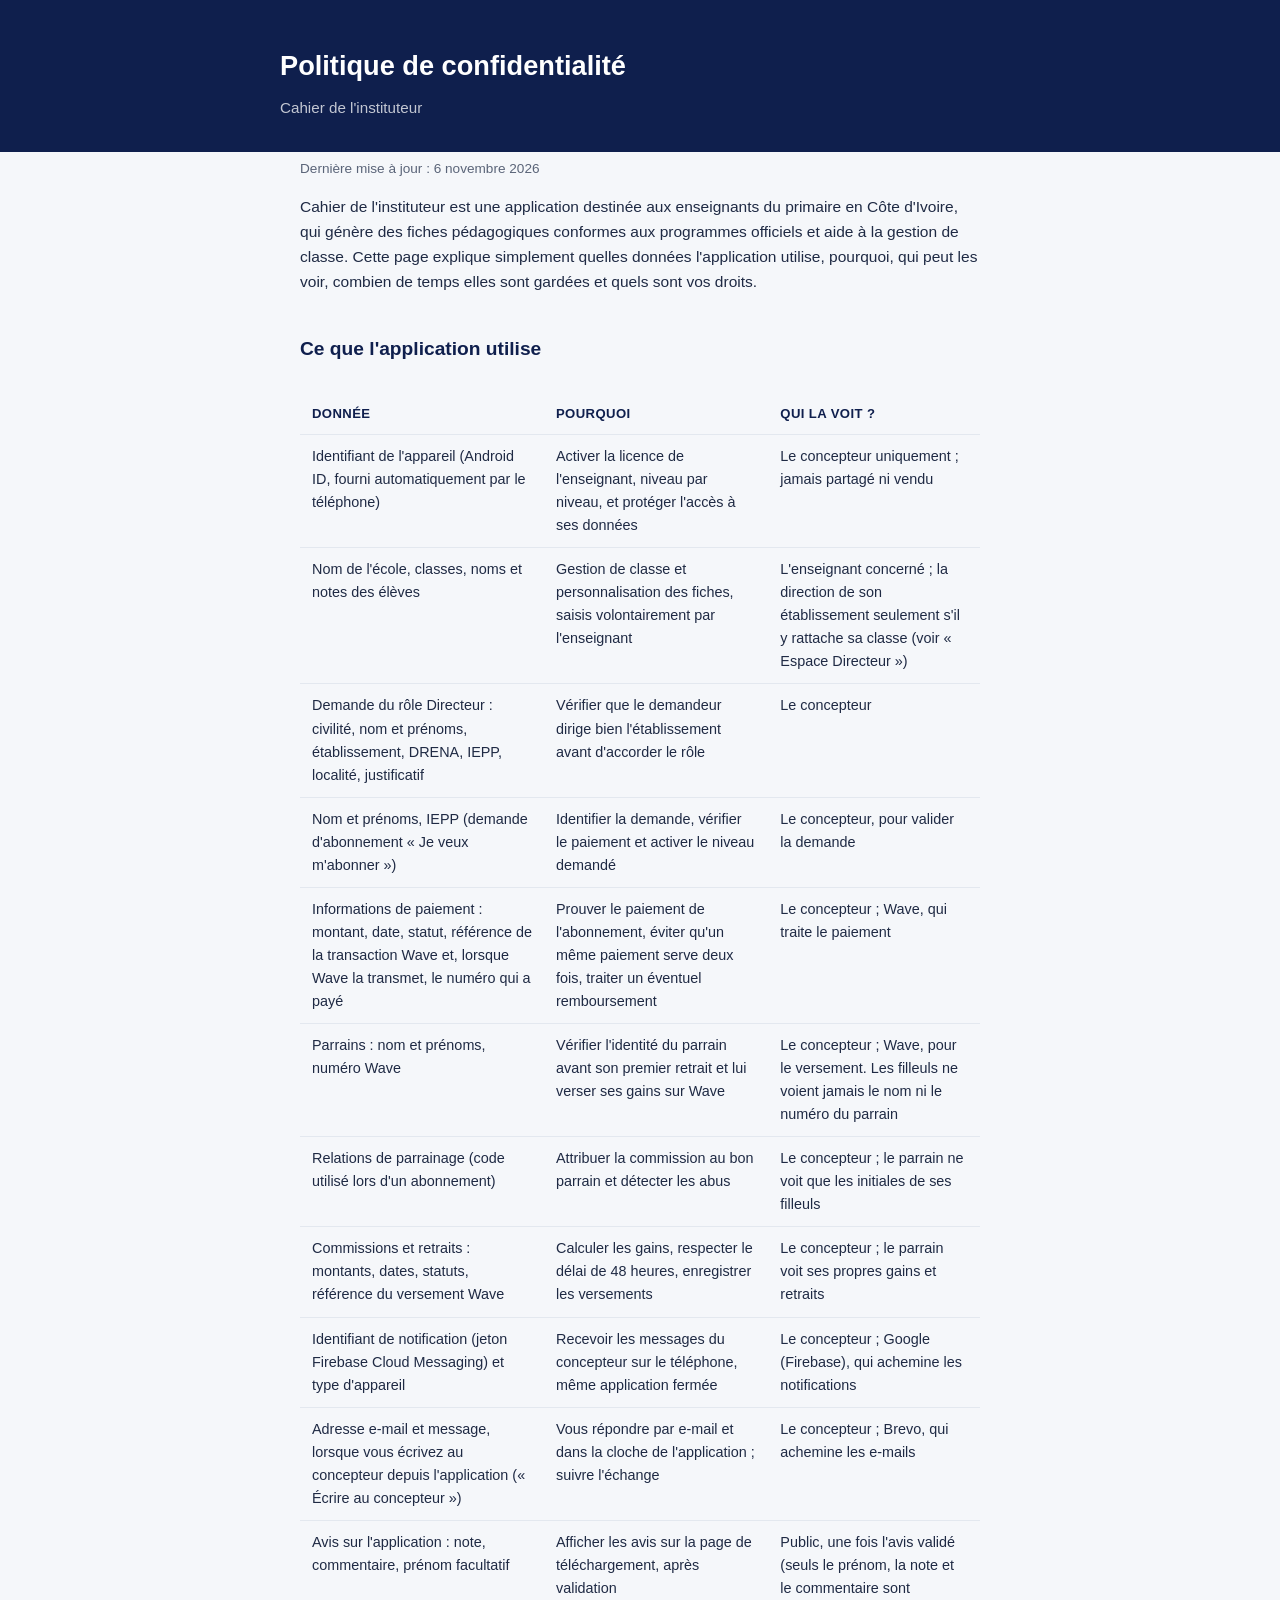
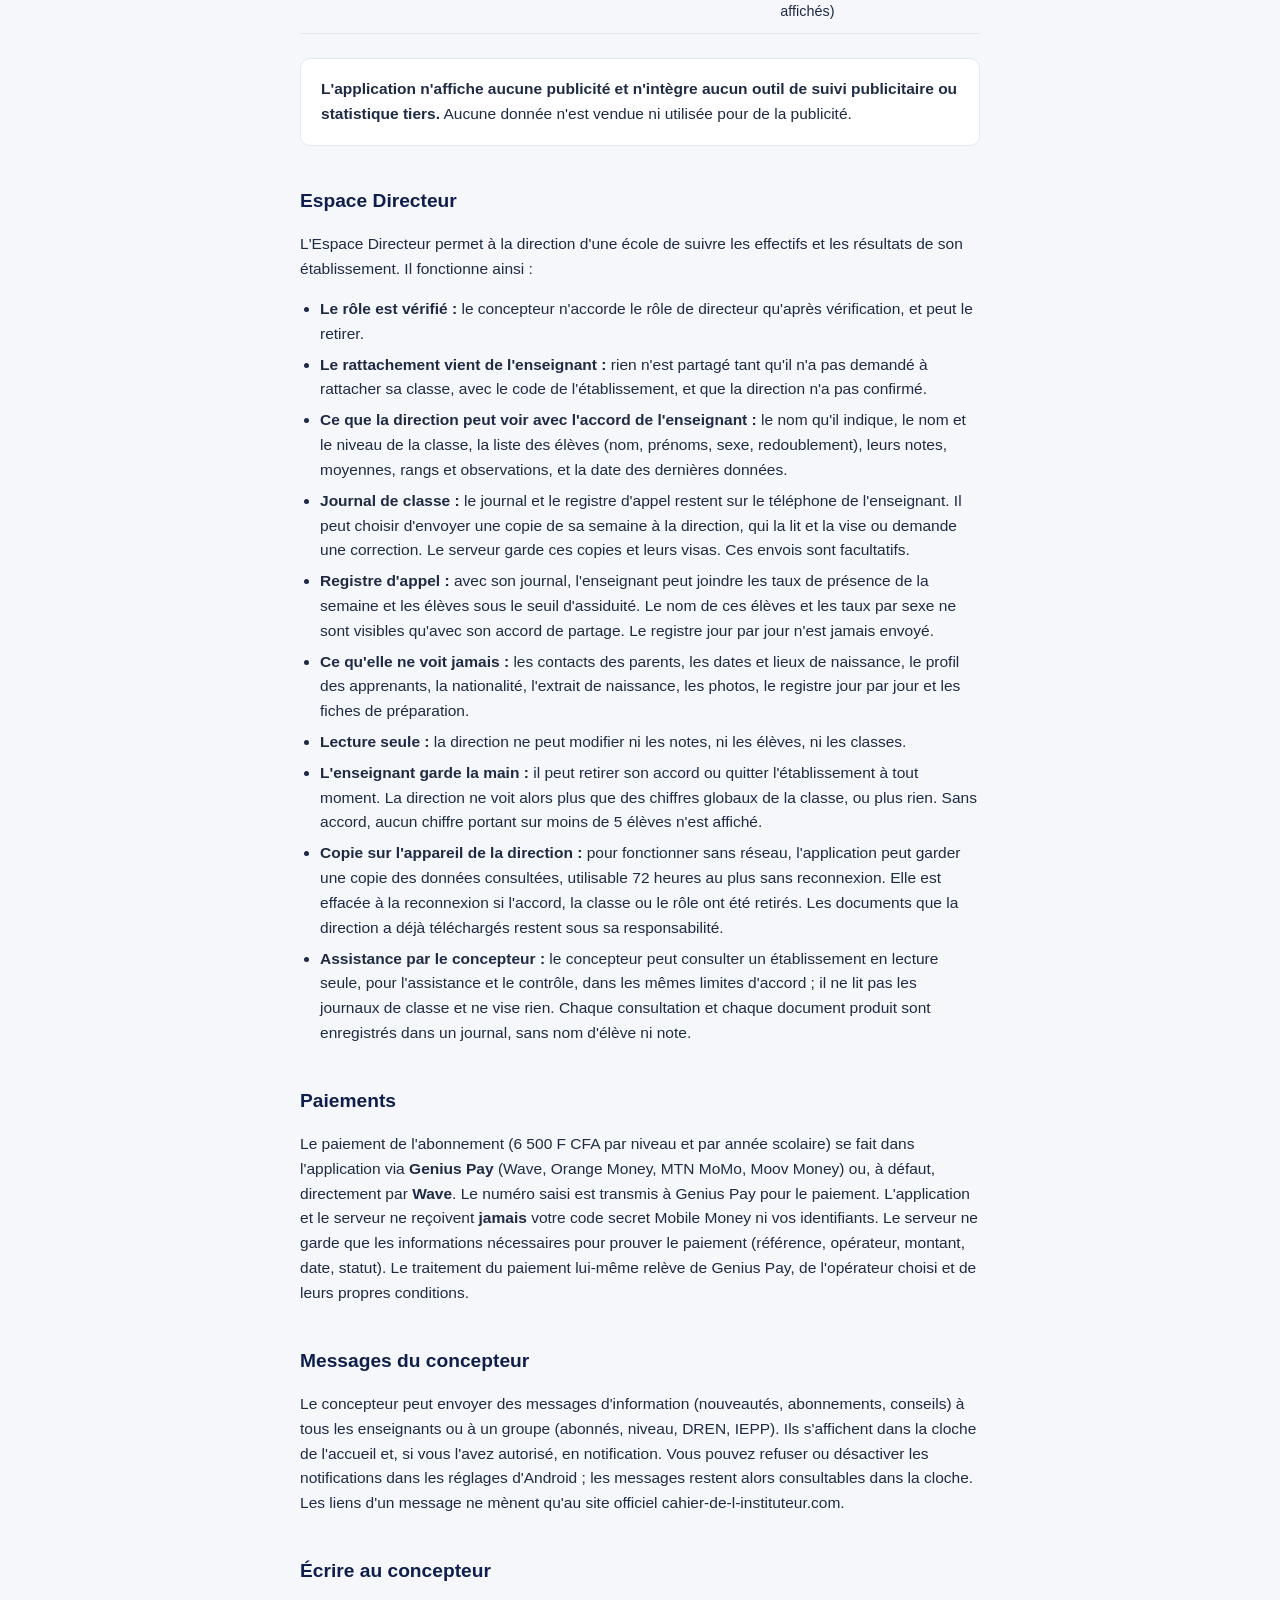
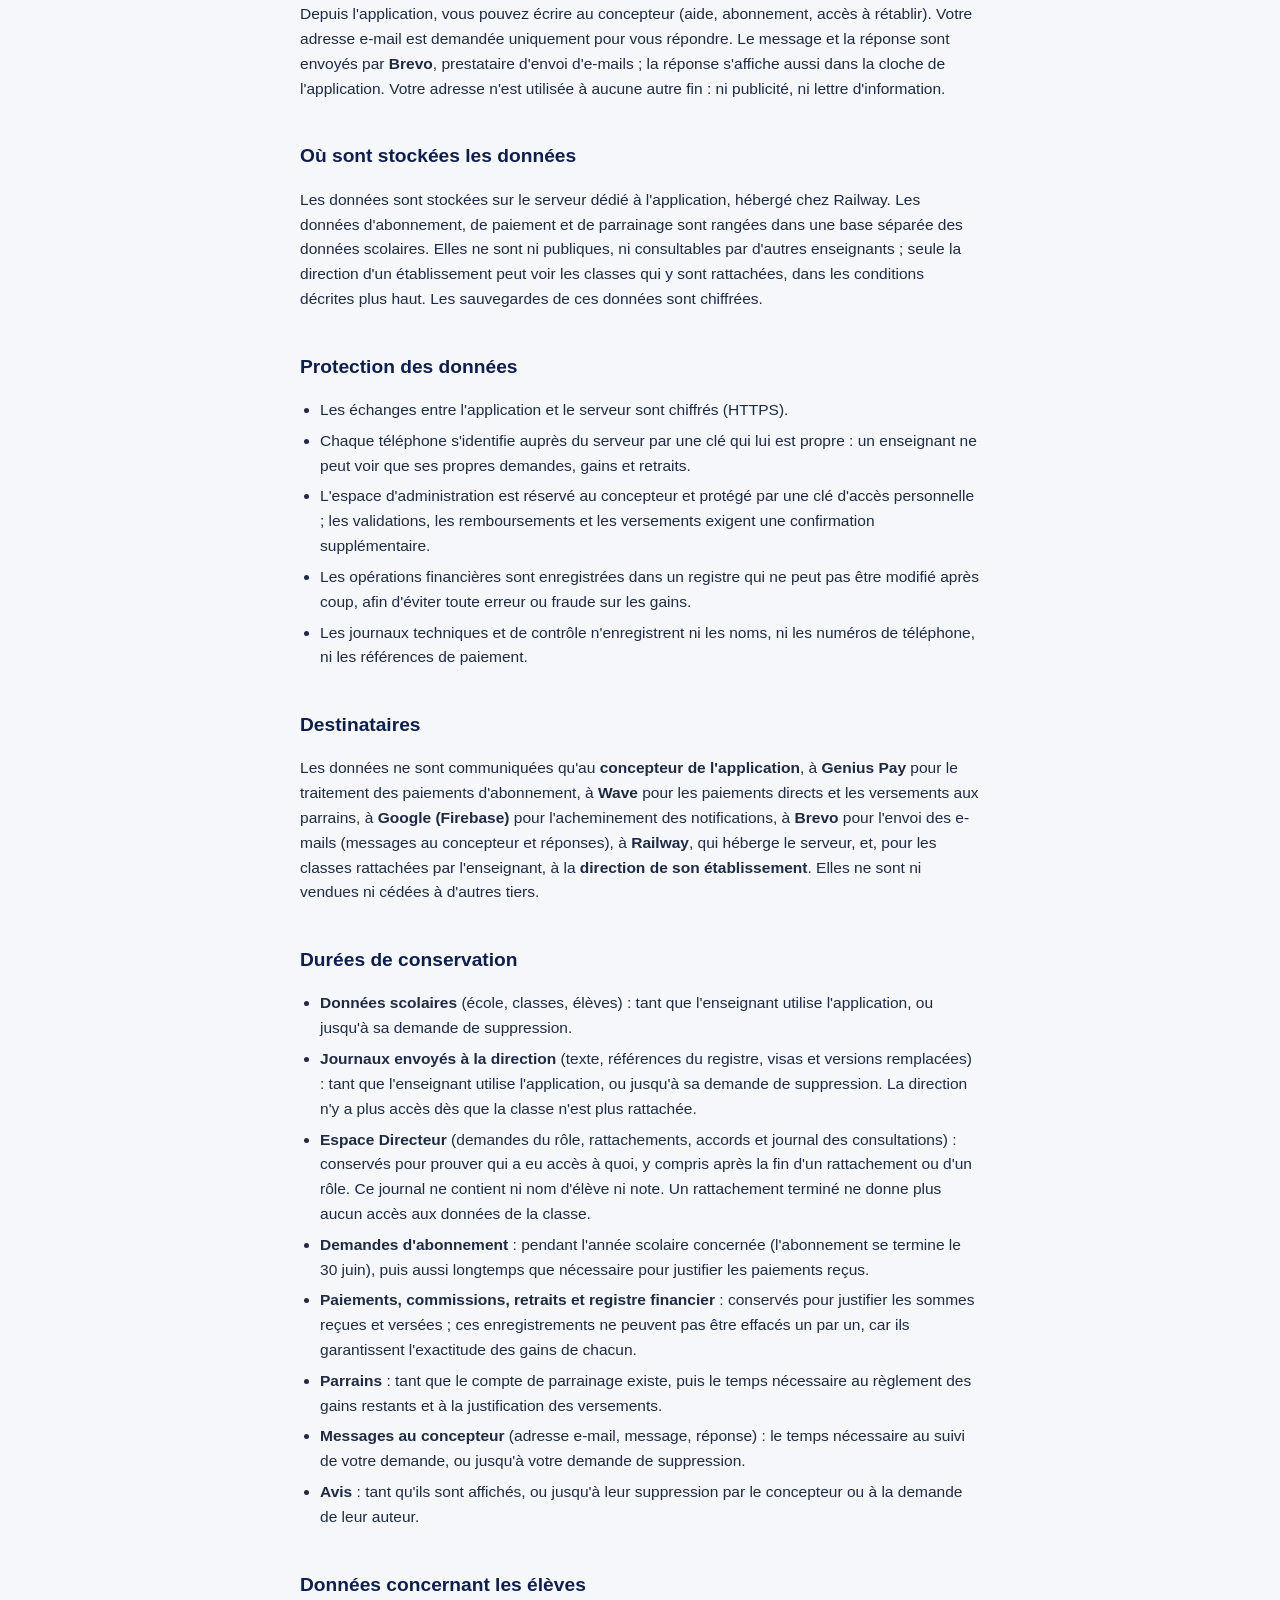
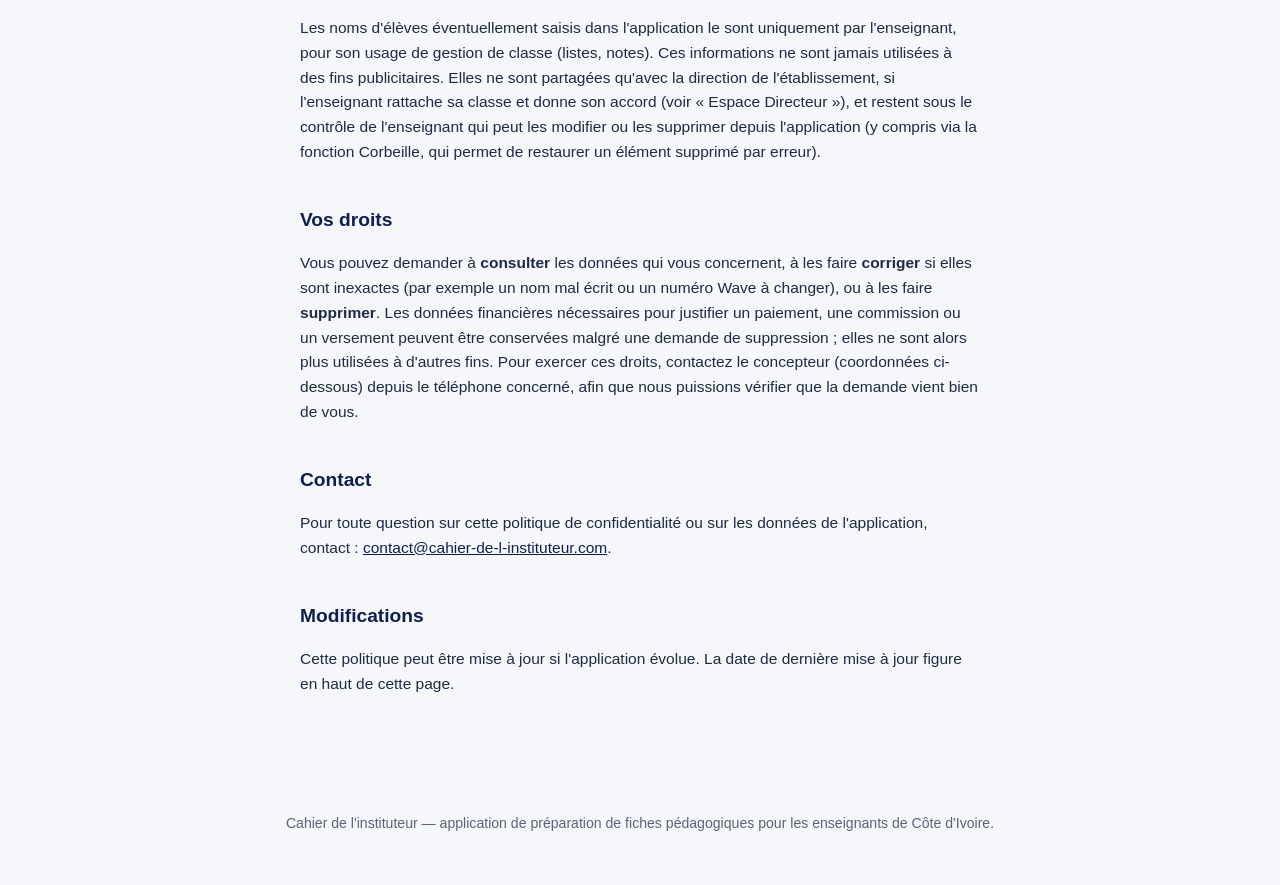
==== commit 8501169b: "Confidentialité : journal de classe et références du registre envoyés à la direction Co-Authored-By:" ====
--- a/confidentialite.html
+++ b/confidentialite.html
@@ -137,11 +137,13 @@
     <li><b>Le rôle est vérifié :</b> le concepteur n'accorde le rôle de directeur qu'après vérification, et peut le retirer.</li>
     <li><b>Le rattachement vient de l'enseignant :</b> rien n'est partagé tant qu'il n'a pas demandé à rattacher sa classe, avec le code de l'établissement, et que la direction n'a pas confirmé.</li>
     <li><b>Ce que la direction peut voir avec l'accord de l'enseignant :</b> le nom qu'il indique, le nom et le niveau de la classe, la liste des élèves (nom, prénoms, sexe, redoublement), leurs notes, moyennes, rangs et observations, et la date des dernières données.</li>
-    <li><b>Ce qu'elle ne voit jamais :</b> les contacts des parents, les dates et lieux de naissance, le profil des apprenants, la nationalité, l'extrait de naissance et les photos.</li>
+    <li><b>Journal de classe :</b> le journal et le registre d'appel restent sur le téléphone de l'enseignant. Il peut choisir d'envoyer une copie de sa semaine à la direction, qui la lit et la vise ou demande une correction. Le serveur garde ces copies et leurs visas. Ces envois sont facultatifs.</li>
+    <li><b>Registre d'appel :</b> avec son journal, l'enseignant peut joindre les taux de présence de la semaine et les élèves sous le seuil d'assiduité. Le nom de ces élèves et les taux par sexe ne sont visibles qu'avec son accord de partage. Le registre jour par jour n'est jamais envoyé.</li>
+    <li><b>Ce qu'elle ne voit jamais :</b> les contacts des parents, les dates et lieux de naissance, le profil des apprenants, la nationalité, l'extrait de naissance, les photos, le registre jour par jour et les fiches de préparation.</li>
     <li><b>Lecture seule :</b> la direction ne peut modifier ni les notes, ni les élèves, ni les classes.</li>
     <li><b>L'enseignant garde la main :</b> il peut retirer son accord ou quitter l'établissement à tout moment. La direction ne voit alors plus que des chiffres globaux de la classe, ou plus rien. Sans accord, aucun chiffre portant sur moins de 5 élèves n'est affiché.</li>
     <li><b>Copie sur l'appareil de la direction :</b> pour fonctionner sans réseau, l'application peut garder une copie des données consultées, utilisable 72 heures au plus sans reconnexion. Elle est effacée à la reconnexion si l'accord, la classe ou le rôle ont été retirés. Les documents que la direction a déjà téléchargés restent sous sa responsabilité.</li>
-    <li><b>Assistance par le concepteur :</b> le concepteur peut consulter un établissement en lecture seule, pour l'assistance et le contrôle, dans les mêmes limites d'accord. Chaque consultation et chaque document produit sont enregistrés dans un journal, sans nom d'élève ni note.</li>
+    <li><b>Assistance par le concepteur :</b> le concepteur peut consulter un établissement en lecture seule, pour l'assistance et le contrôle, dans les mêmes limites d'accord ; il ne lit pas les journaux de classe et ne vise rien. Chaque consultation et chaque document produit sont enregistrés dans un journal, sans nom d'élève ni note.</li>
   </ul>
 
   <h2>Paiements</h2>
@@ -171,6 +173,7 @@
   <h2>Durées de conservation</h2>
   <ul>
     <li><b>Données scolaires</b> (école, classes, élèves) : tant que l'enseignant utilise l'application, ou jusqu'à sa demande de suppression.</li>
+    <li><b>Journaux envoyés à la direction</b> (texte, références du registre, visas et versions remplacées) : tant que l'enseignant utilise l'application, ou jusqu'à sa demande de suppression. La direction n'y a plus accès dès que la classe n'est plus rattachée.</li>
     <li><b>Espace Directeur</b> (demandes du rôle, rattachements, accords et journal des consultations) : conservés pour prouver qui a eu accès à quoi, y compris après la fin d'un rattachement ou d'un rôle. Ce journal ne contient ni nom d'élève ni note. Un rattachement terminé ne donne plus aucun accès aux données de la classe.</li>
     <li><b>Demandes d'abonnement</b> : pendant l'année scolaire concernée (l'abonnement se termine le 30 juin), puis aussi longtemps que nécessaire pour justifier les paiements reçus.</li>
     <li><b>Paiements, commissions, retraits et registre financier</b> : conservés pour justifier les sommes reçues et versées ; ces enregistrements ne peuvent pas être effacés un par un, car ils garantissent l'exactitude des gains de chacun.</li>
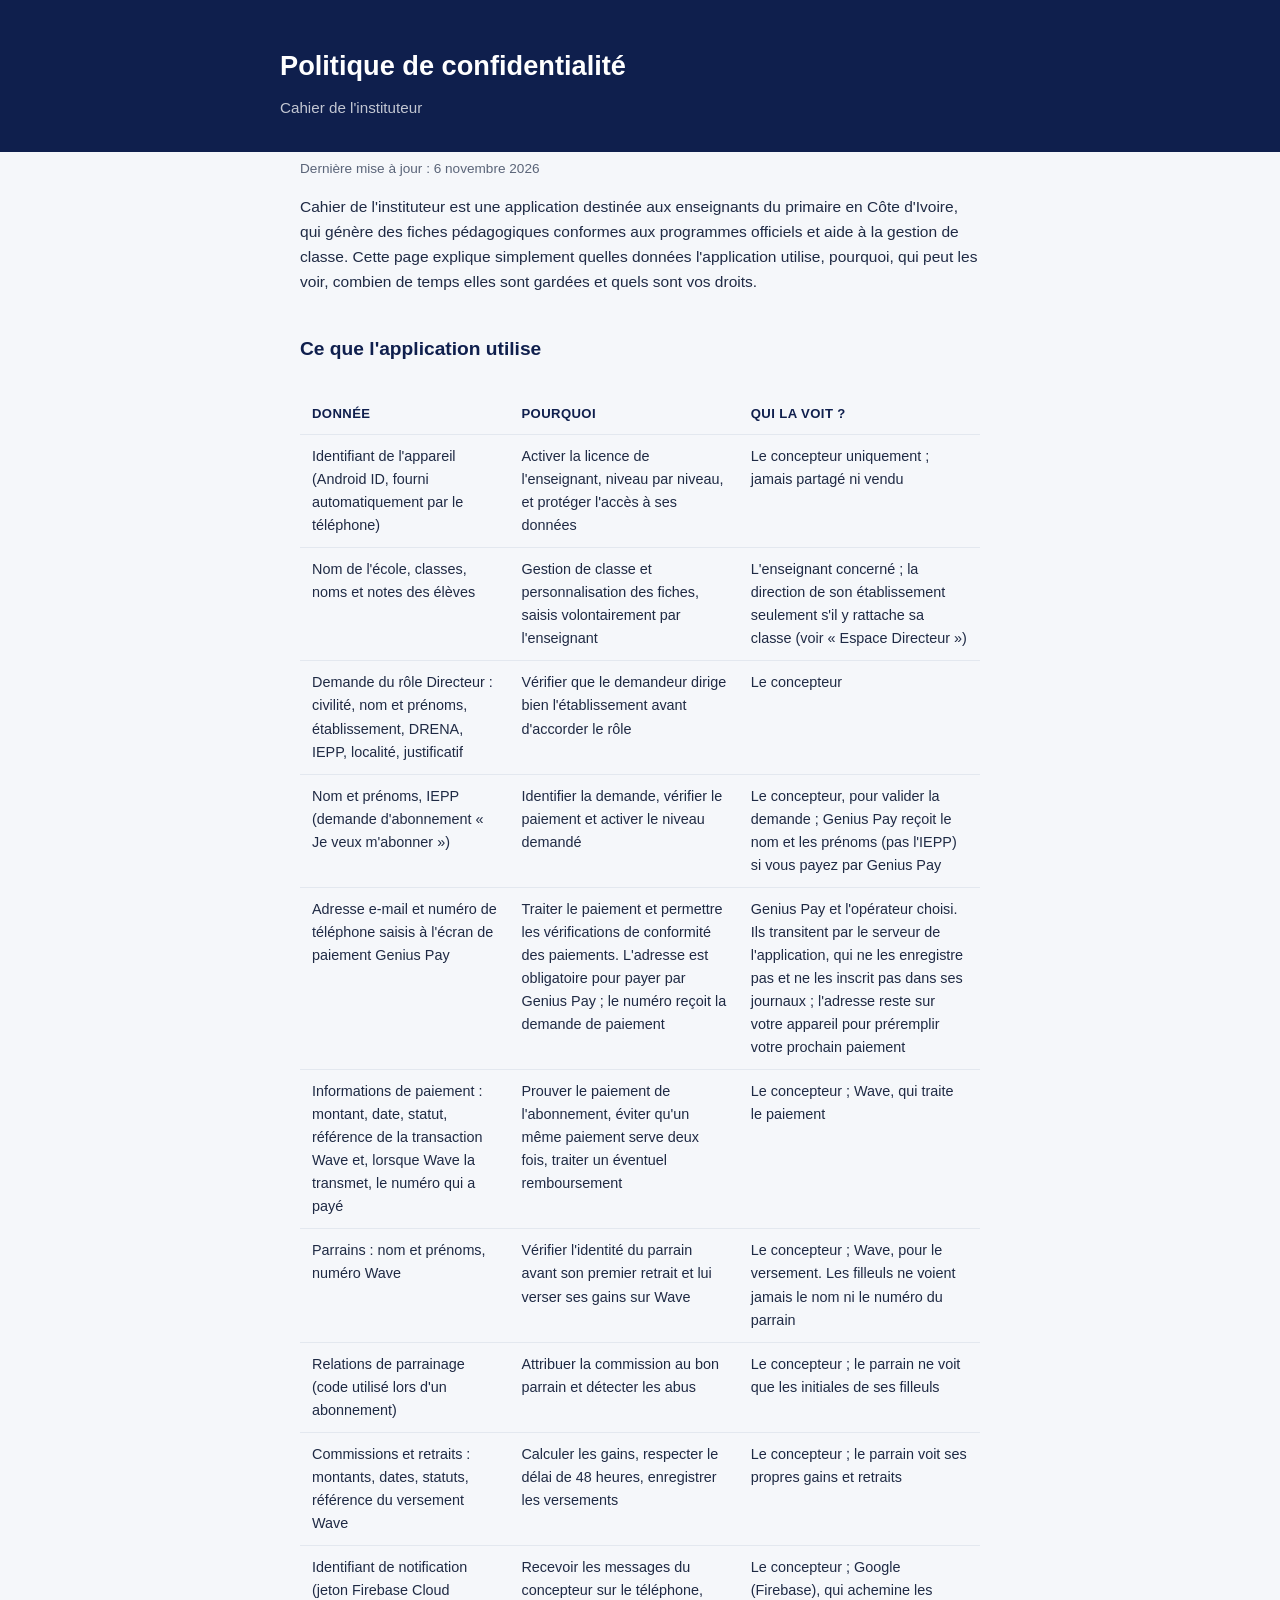
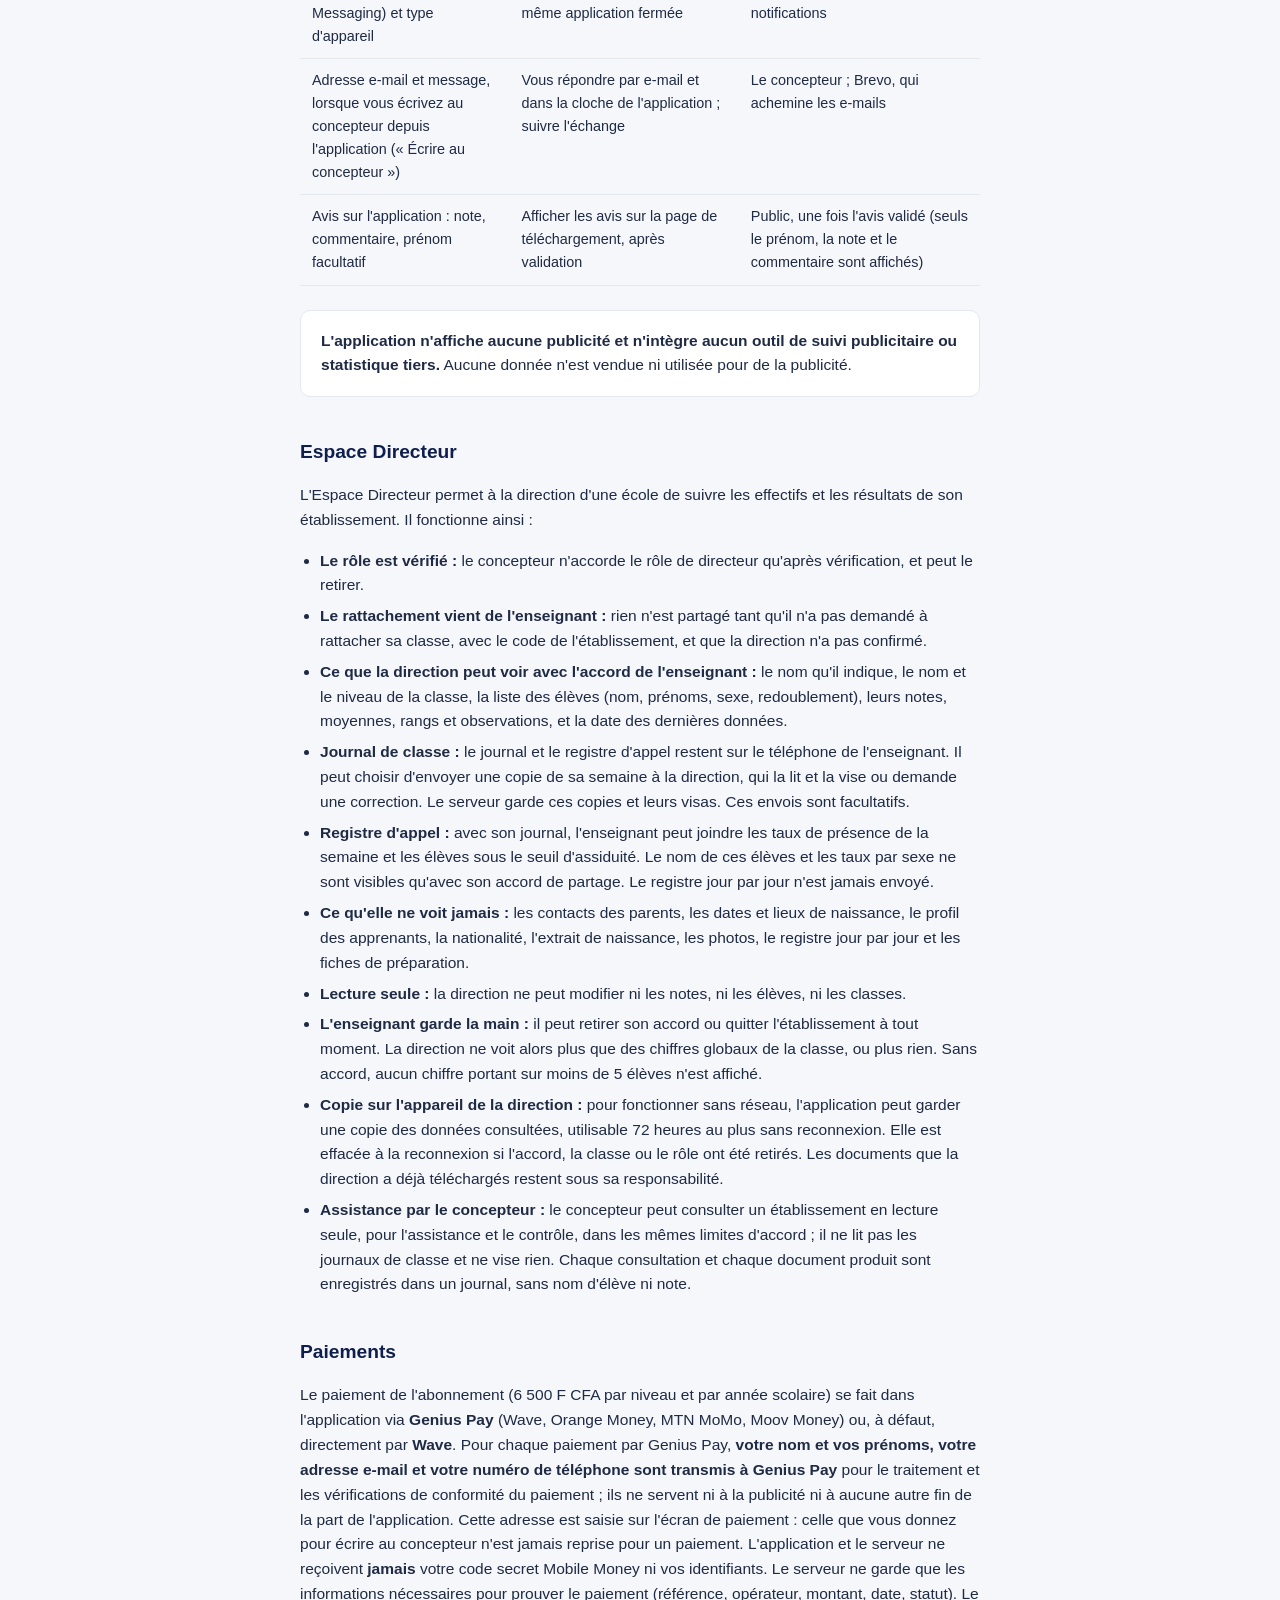
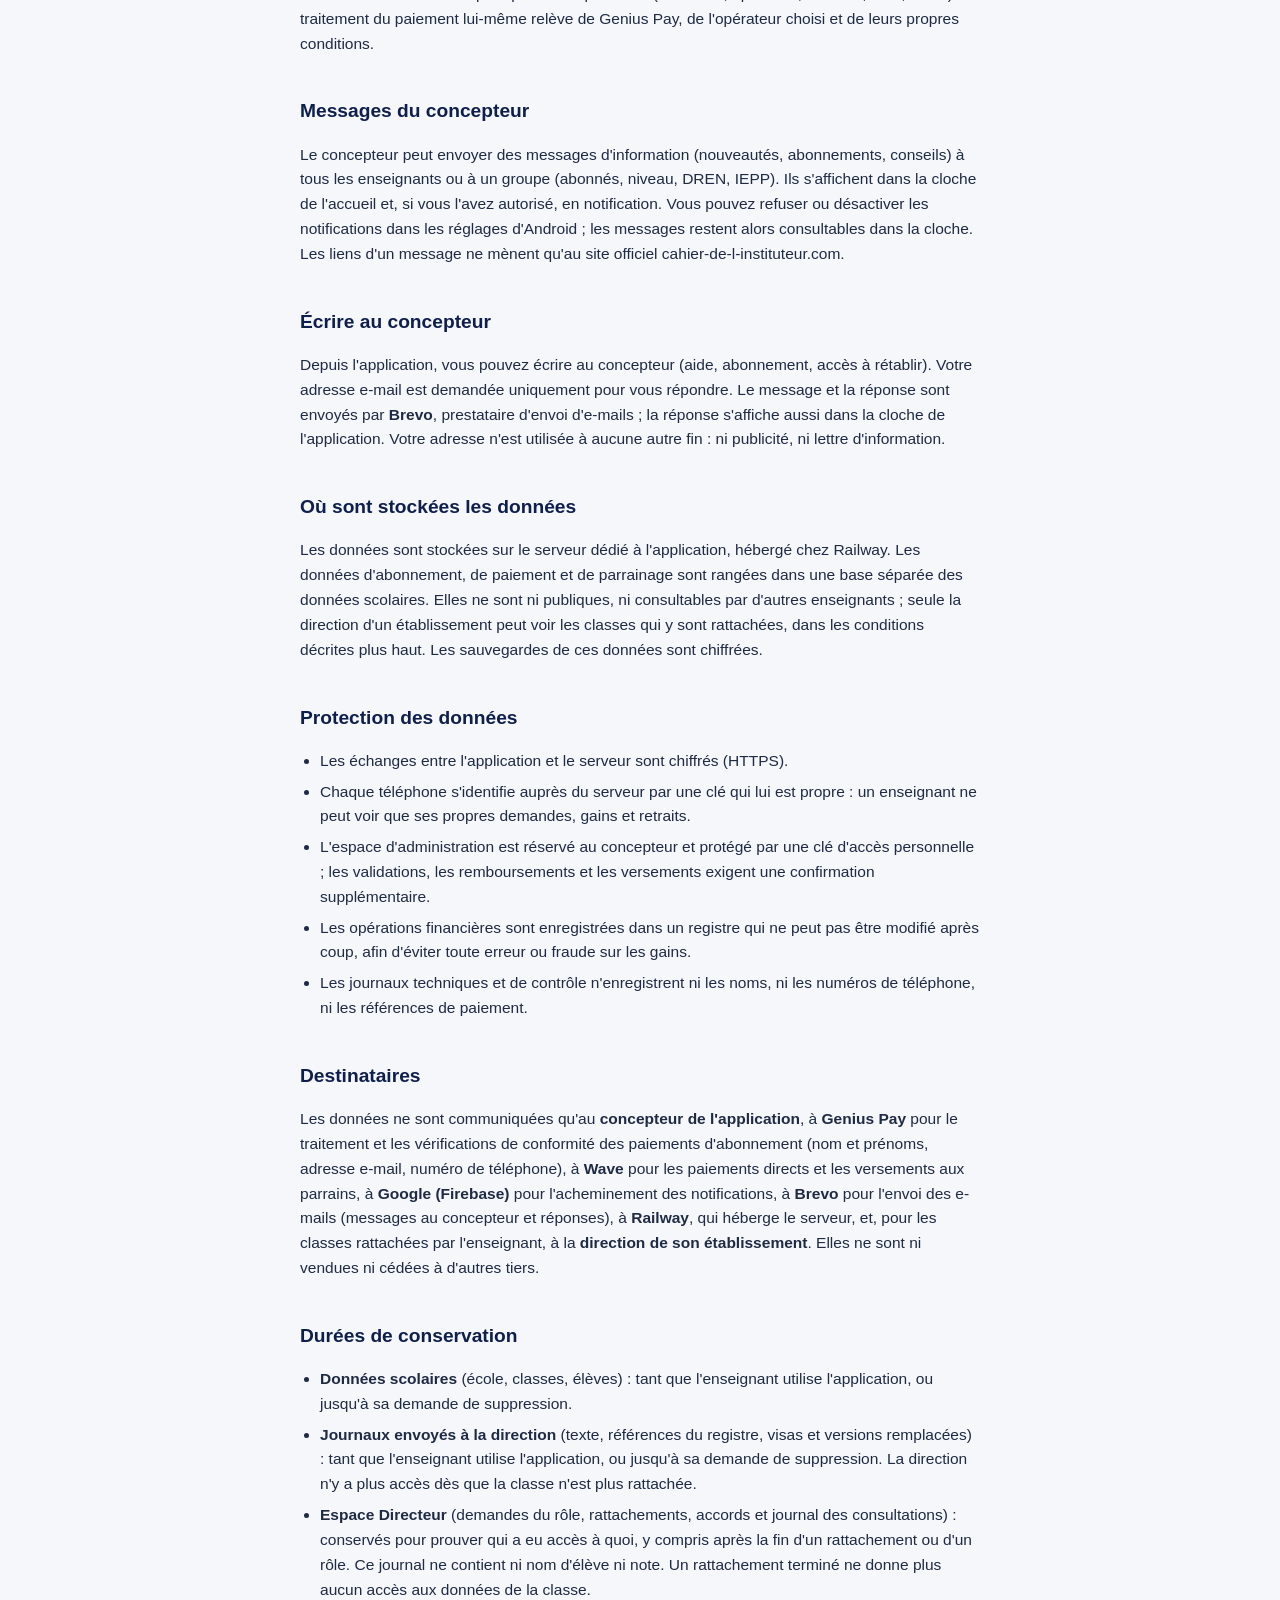
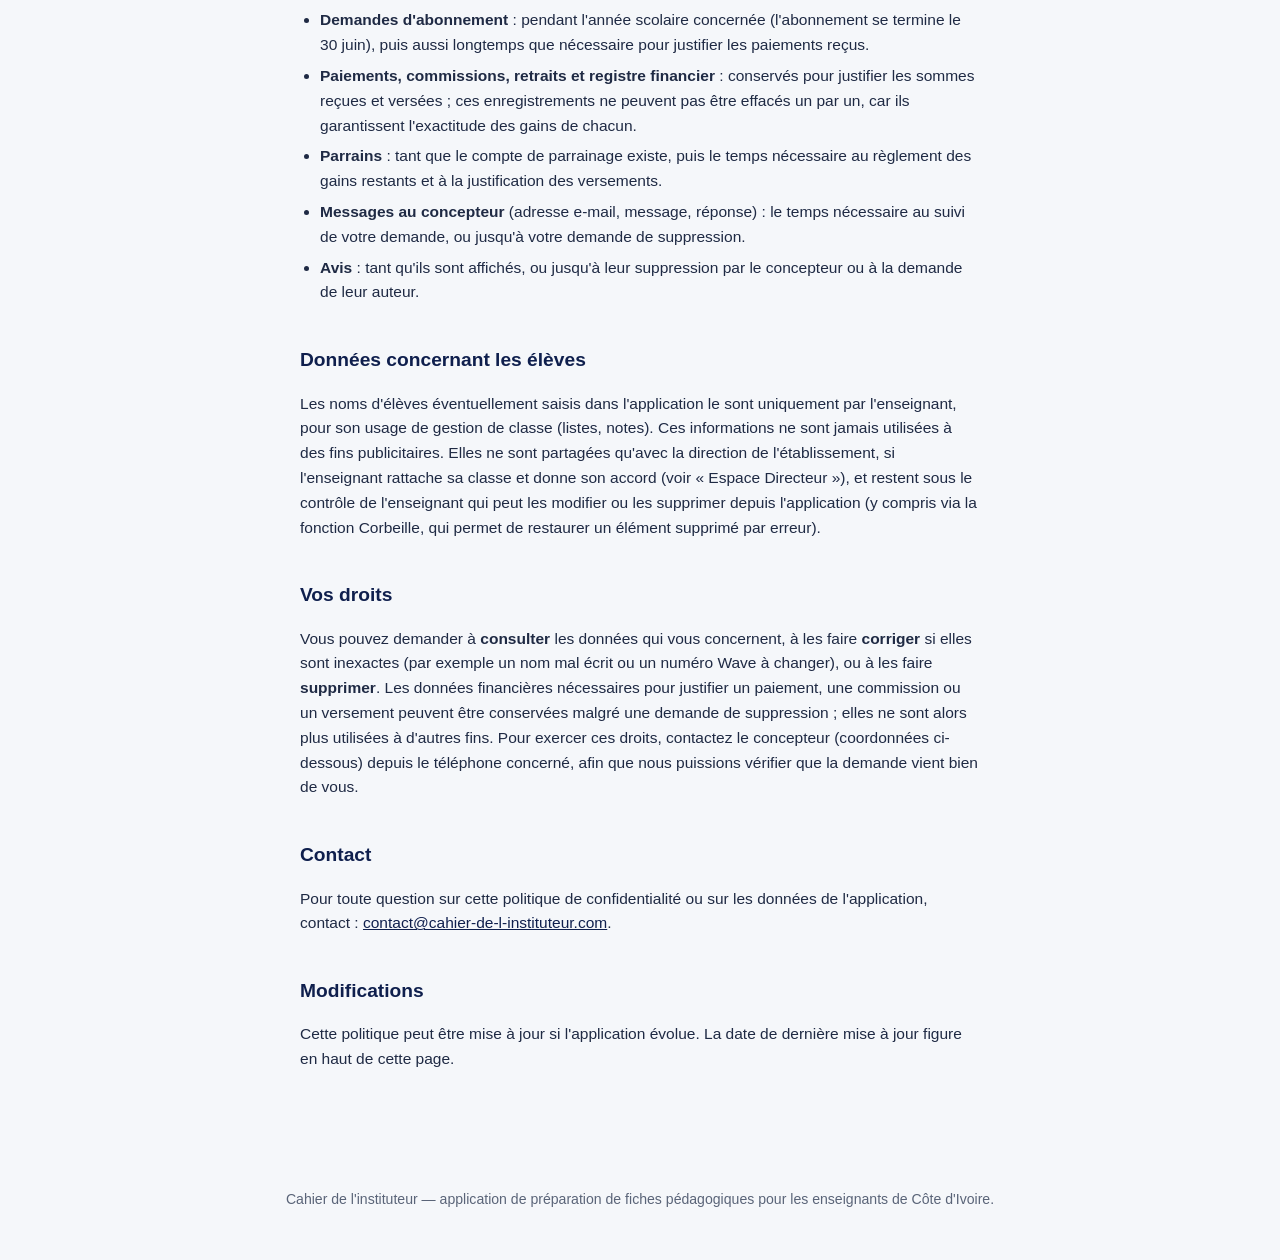
==== commit 4a74d2f9: "Confidentialite : nom, e-mail et telephone transmis a Genius Pay pour les paiements Co-Authored-By: " ====
--- a/confidentialite.html
+++ b/confidentialite.html
@@ -87,7 +87,12 @@
     <tr>
       <td>Nom et prénoms, IEPP (demande d'abonnement « Je veux m'abonner »)</td>
       <td>Identifier la demande, vérifier le paiement et activer le niveau demandé</td>
-      <td>Le concepteur, pour valider la demande</td>
+      <td>Le concepteur, pour valider la demande ; Genius Pay reçoit le nom et les prénoms (pas l'IEPP) si vous payez par Genius Pay</td>
+    </tr>
+    <tr>
+      <td>Adresse e-mail et numéro de téléphone saisis à l'écran de paiement Genius Pay</td>
+      <td>Traiter le paiement et permettre les vérifications de conformité des paiements. L'adresse est obligatoire pour payer par Genius Pay ; le numéro reçoit la demande de paiement</td>
+      <td>Genius Pay et l'opérateur choisi. Ils transitent par le serveur de l'application, qui ne les enregistre pas et ne les inscrit pas dans ses journaux ; l'adresse reste sur votre appareil pour préremplir votre prochain paiement</td>
     </tr>
     <tr>
       <td>Informations de paiement : montant, date, statut, référence de la transaction Wave et, lorsque Wave la transmet, le numéro qui a payé</td>
@@ -147,7 +152,7 @@
   </ul>
 
   <h2>Paiements</h2>
-  <p>Le paiement de l'abonnement (6 500 F CFA par niveau et par année scolaire) se fait dans l'application via <b>Genius Pay</b> (Wave, Orange Money, MTN MoMo, Moov Money) ou, à défaut, directement par <b>Wave</b>. Le numéro saisi est transmis à Genius Pay pour le paiement. L'application et le serveur ne reçoivent <b>jamais</b> votre code secret Mobile Money ni vos identifiants. Le serveur ne garde que les informations nécessaires pour prouver le paiement (référence, opérateur, montant, date, statut). Le traitement du paiement lui-même relève de Genius Pay, de l'opérateur choisi et de leurs propres conditions.</p>
+  <p>Le paiement de l'abonnement (6 500 F CFA par niveau et par année scolaire) se fait dans l'application via <b>Genius Pay</b> (Wave, Orange Money, MTN MoMo, Moov Money) ou, à défaut, directement par <b>Wave</b>. Pour chaque paiement par Genius Pay, <b>votre nom et vos prénoms, votre adresse e-mail et votre numéro de téléphone sont transmis à Genius Pay</b> pour le traitement et les vérifications de conformité du paiement ; ils ne servent ni à la publicité ni à aucune autre fin de la part de l'application. Cette adresse est saisie sur l'écran de paiement : celle que vous donnez pour écrire au concepteur n'est jamais reprise pour un paiement. L'application et le serveur ne reçoivent <b>jamais</b> votre code secret Mobile Money ni vos identifiants. Le serveur ne garde que les informations nécessaires pour prouver le paiement (référence, opérateur, montant, date, statut). Le traitement du paiement lui-même relève de Genius Pay, de l'opérateur choisi et de leurs propres conditions.</p>
 
   <h2>Messages du concepteur</h2>
   <p>Le concepteur peut envoyer des messages d'information (nouveautés, abonnements, conseils) à tous les enseignants ou à un groupe (abonnés, niveau, DREN, IEPP). Ils s'affichent dans la cloche de l'accueil et, si vous l'avez autorisé, en notification. Vous pouvez refuser ou désactiver les notifications dans les réglages d'Android ; les messages restent alors consultables dans la cloche. Les liens d'un message ne mènent qu'au site officiel cahier-de-l-instituteur.com.</p>
@@ -168,7 +173,7 @@
   </ul>
 
   <h2>Destinataires</h2>
-  <p>Les données ne sont communiquées qu'au <b>concepteur de l'application</b>, à <b>Genius Pay</b> pour le traitement des paiements d'abonnement, à <b>Wave</b> pour les paiements directs et les versements aux parrains, à <b>Google (Firebase)</b> pour l'acheminement des notifications, à <b>Brevo</b> pour l'envoi des e-mails (messages au concepteur et réponses), à <b>Railway</b>, qui héberge le serveur, et, pour les classes rattachées par l'enseignant, à la <b>direction de son établissement</b>. Elles ne sont ni vendues ni cédées à d'autres tiers.</p>
+  <p>Les données ne sont communiquées qu'au <b>concepteur de l'application</b>, à <b>Genius Pay</b> pour le traitement et les vérifications de conformité des paiements d'abonnement (nom et prénoms, adresse e-mail, numéro de téléphone), à <b>Wave</b> pour les paiements directs et les versements aux parrains, à <b>Google (Firebase)</b> pour l'acheminement des notifications, à <b>Brevo</b> pour l'envoi des e-mails (messages au concepteur et réponses), à <b>Railway</b>, qui héberge le serveur, et, pour les classes rattachées par l'enseignant, à la <b>direction de son établissement</b>. Elles ne sont ni vendues ni cédées à d'autres tiers.</p>
 
   <h2>Durées de conservation</h2>
   <ul>
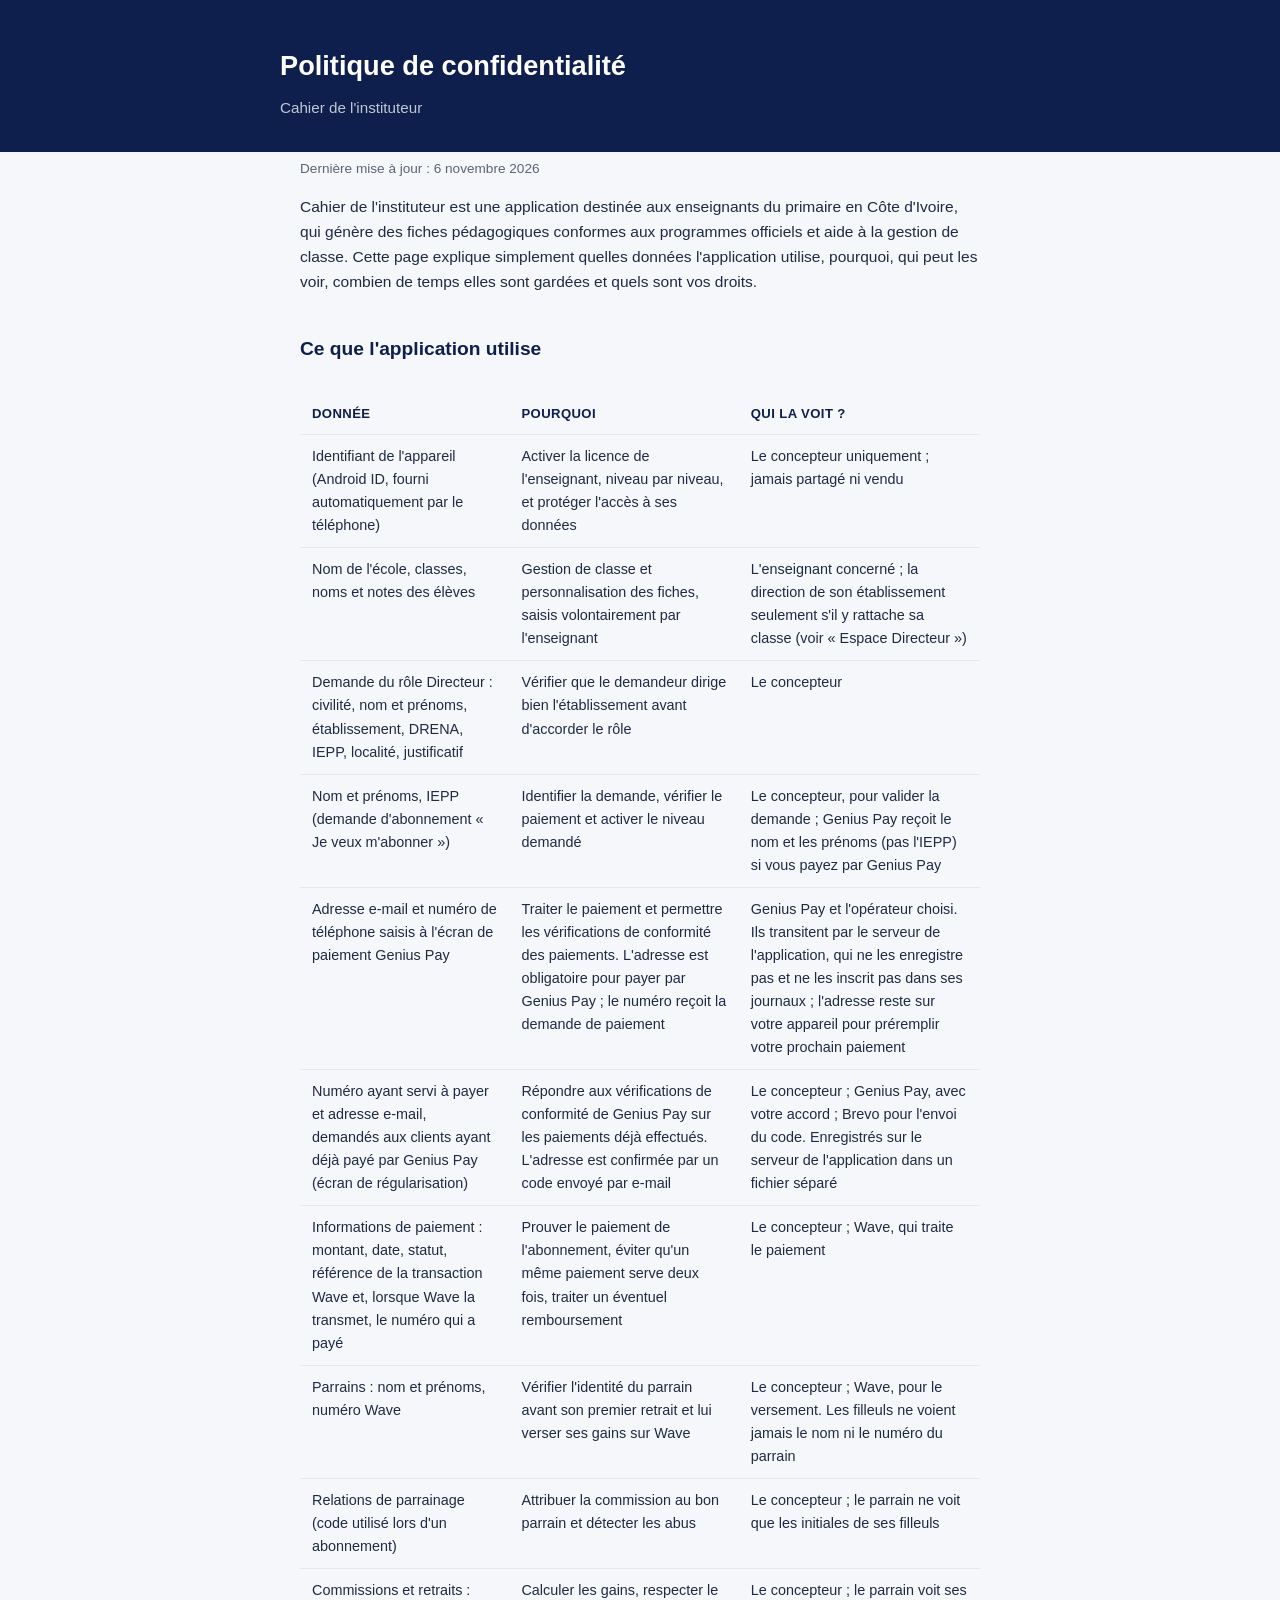
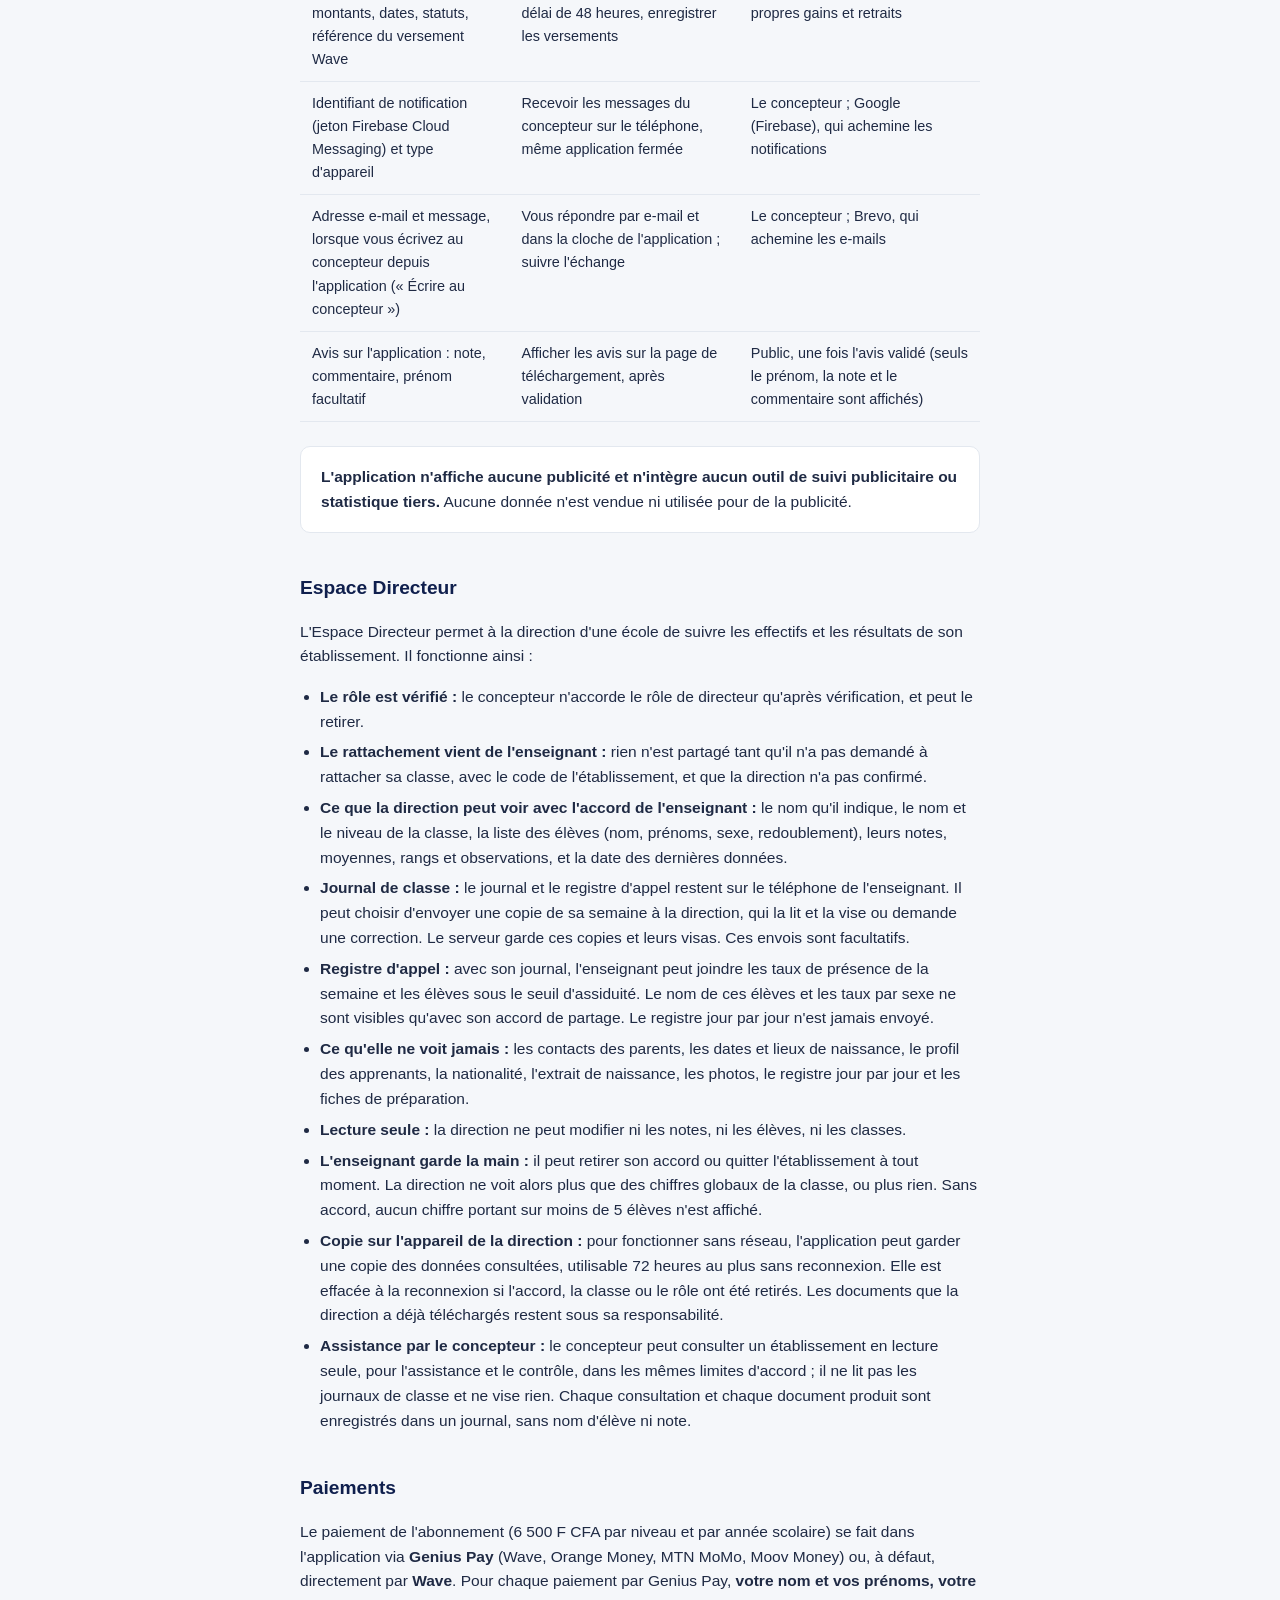
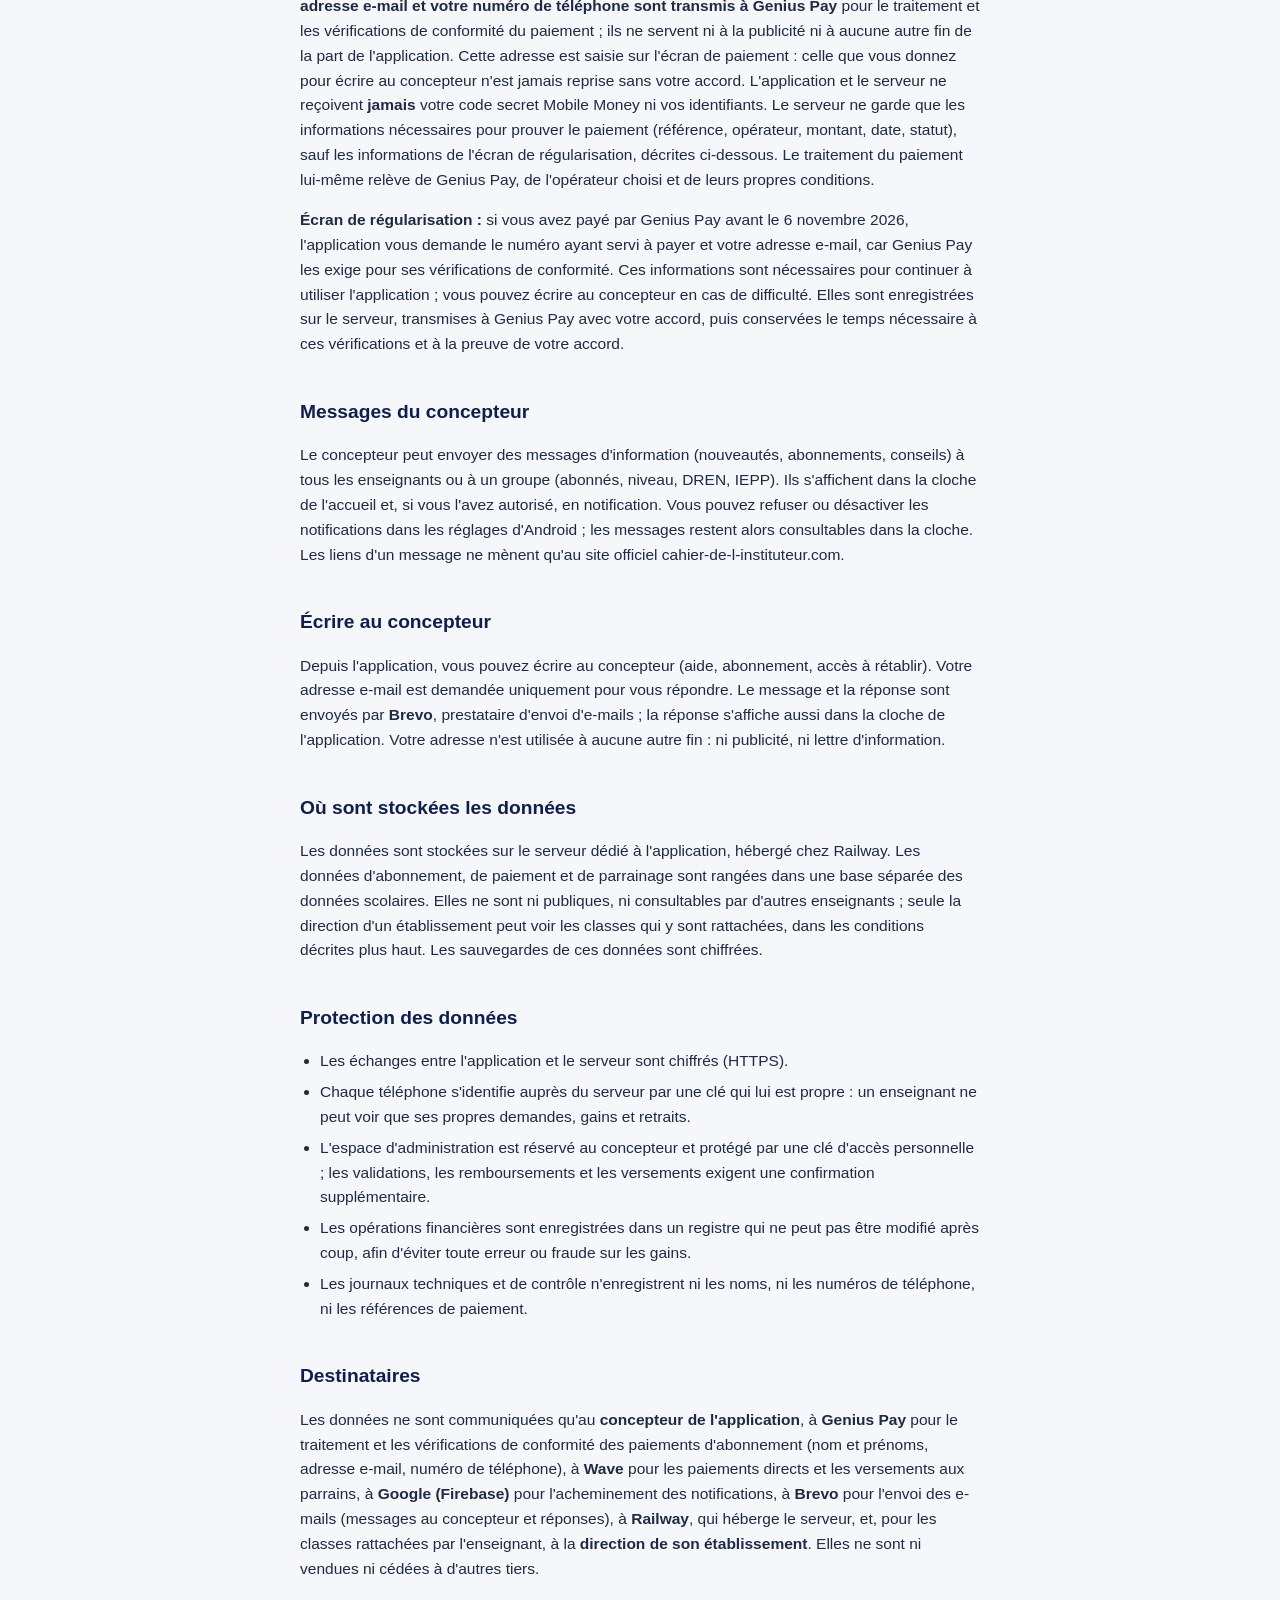
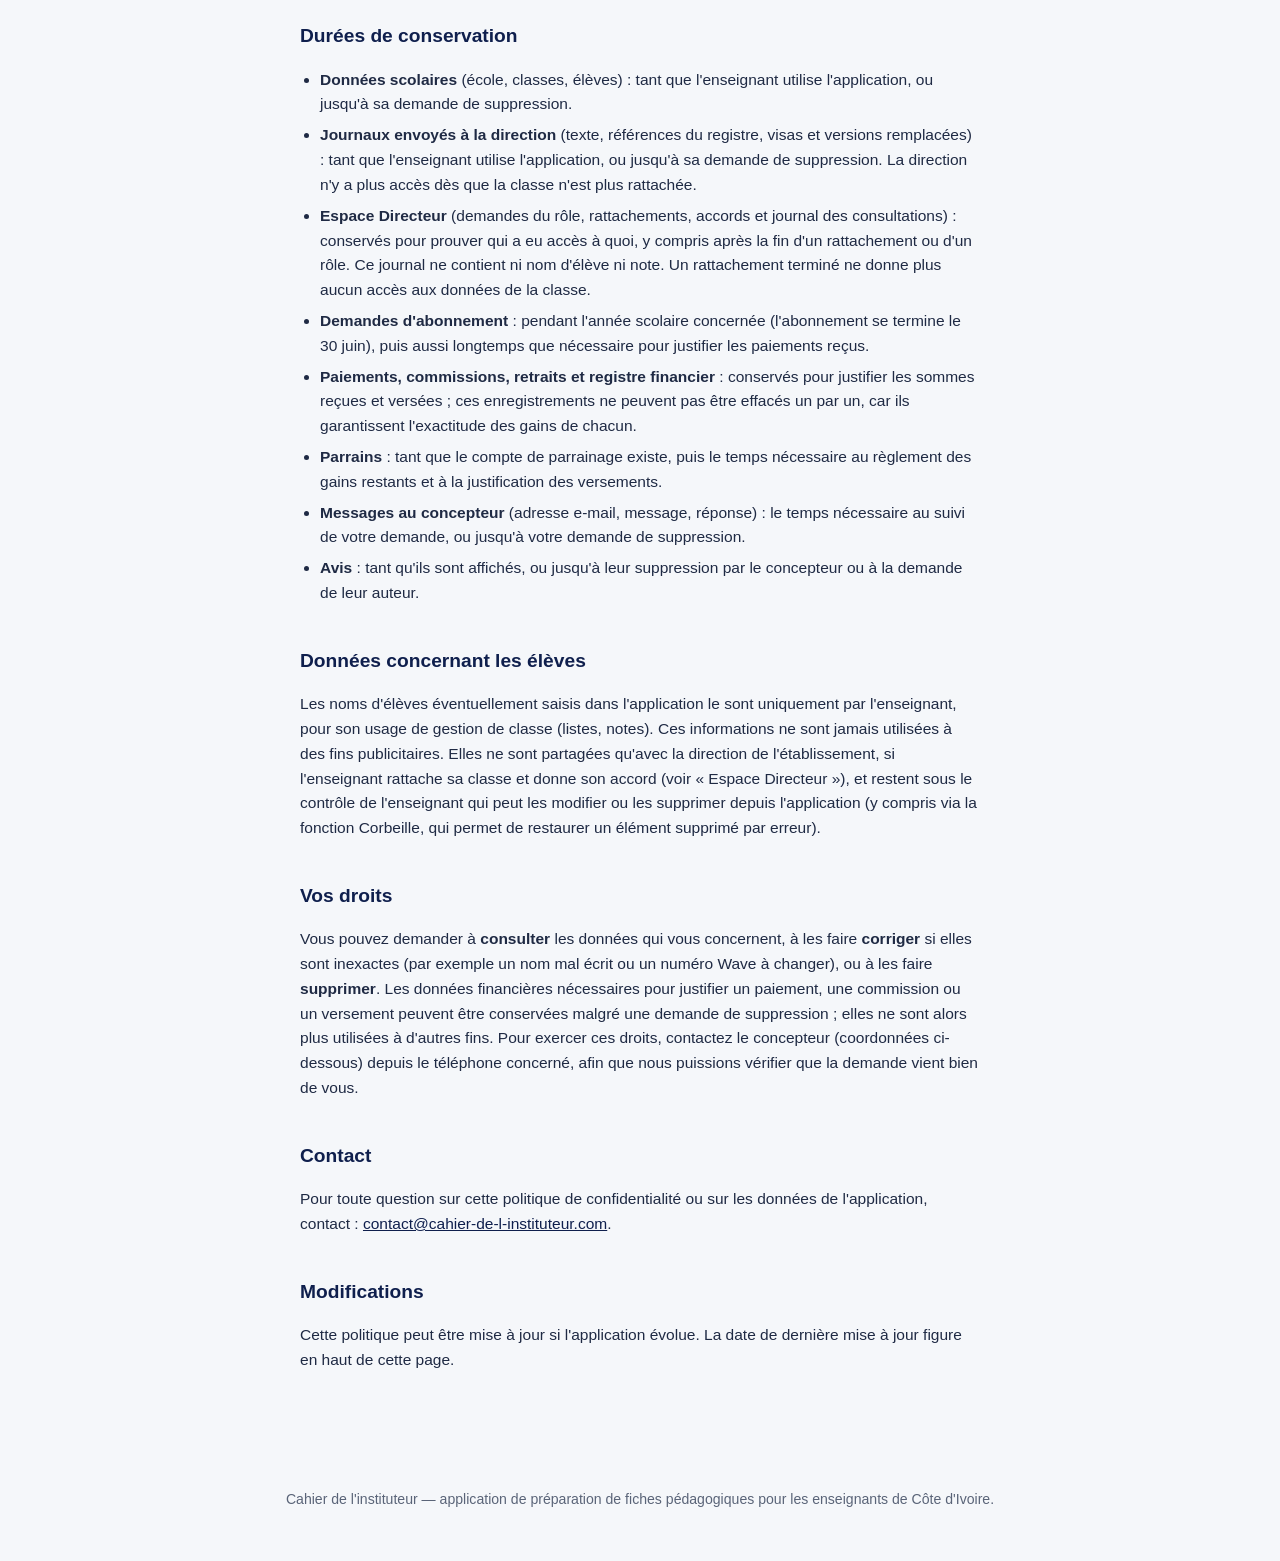
==== commit 1a2992a4: "Confidentialite : ecran de regularisation Genius Pay Co-Authored-By: Claude Opus 5.5 <noreply@anthro" ====
--- a/confidentialite.html
+++ b/confidentialite.html
@@ -95,6 +95,11 @@
       <td>Genius Pay et l'opérateur choisi. Ils transitent par le serveur de l'application, qui ne les enregistre pas et ne les inscrit pas dans ses journaux ; l'adresse reste sur votre appareil pour préremplir votre prochain paiement</td>
     </tr>
     <tr>
+      <td>Numéro ayant servi à payer et adresse e-mail, demandés aux clients ayant déjà payé par Genius Pay (écran de régularisation)</td>
+      <td>Répondre aux vérifications de conformité de Genius Pay sur les paiements déjà effectués. L'adresse est confirmée par un code envoyé par e-mail</td>
+      <td>Le concepteur ; Genius Pay, avec votre accord ; Brevo pour l'envoi du code. Enregistrés sur le serveur de l'application dans un fichier séparé</td>
+    </tr>
+    <tr>
       <td>Informations de paiement : montant, date, statut, référence de la transaction Wave et, lorsque Wave la transmet, le numéro qui a payé</td>
       <td>Prouver le paiement de l'abonnement, éviter qu'un même paiement serve deux fois, traiter un éventuel remboursement</td>
       <td>Le concepteur ; Wave, qui traite le paiement</td>
@@ -152,7 +157,8 @@
   </ul>
 
   <h2>Paiements</h2>
-  <p>Le paiement de l'abonnement (6 500 F CFA par niveau et par année scolaire) se fait dans l'application via <b>Genius Pay</b> (Wave, Orange Money, MTN MoMo, Moov Money) ou, à défaut, directement par <b>Wave</b>. Pour chaque paiement par Genius Pay, <b>votre nom et vos prénoms, votre adresse e-mail et votre numéro de téléphone sont transmis à Genius Pay</b> pour le traitement et les vérifications de conformité du paiement ; ils ne servent ni à la publicité ni à aucune autre fin de la part de l'application. Cette adresse est saisie sur l'écran de paiement : celle que vous donnez pour écrire au concepteur n'est jamais reprise pour un paiement. L'application et le serveur ne reçoivent <b>jamais</b> votre code secret Mobile Money ni vos identifiants. Le serveur ne garde que les informations nécessaires pour prouver le paiement (référence, opérateur, montant, date, statut). Le traitement du paiement lui-même relève de Genius Pay, de l'opérateur choisi et de leurs propres conditions.</p>
+  <p>Le paiement de l'abonnement (6 500 F CFA par niveau et par année scolaire) se fait dans l'application via <b>Genius Pay</b> (Wave, Orange Money, MTN MoMo, Moov Money) ou, à défaut, directement par <b>Wave</b>. Pour chaque paiement par Genius Pay, <b>votre nom et vos prénoms, votre adresse e-mail et votre numéro de téléphone sont transmis à Genius Pay</b> pour le traitement et les vérifications de conformité du paiement ; ils ne servent ni à la publicité ni à aucune autre fin de la part de l'application. Cette adresse est saisie sur l'écran de paiement : celle que vous donnez pour écrire au concepteur n'est jamais reprise sans votre accord. L'application et le serveur ne reçoivent <b>jamais</b> votre code secret Mobile Money ni vos identifiants. Le serveur ne garde que les informations nécessaires pour prouver le paiement (référence, opérateur, montant, date, statut), sauf les informations de l'écran de régularisation, décrites ci-dessous. Le traitement du paiement lui-même relève de Genius Pay, de l'opérateur choisi et de leurs propres conditions.</p>
+  <p><b>Écran de régularisation :</b> si vous avez payé par Genius Pay avant le 6 novembre 2026, l'application vous demande le numéro ayant servi à payer et votre adresse e-mail, car Genius Pay les exige pour ses vérifications de conformité. Ces informations sont nécessaires pour continuer à utiliser l'application ; vous pouvez écrire au concepteur en cas de difficulté. Elles sont enregistrées sur le serveur, transmises à Genius Pay avec votre accord, puis conservées le temps nécessaire à ces vérifications et à la preuve de votre accord.</p>
 
   <h2>Messages du concepteur</h2>
   <p>Le concepteur peut envoyer des messages d'information (nouveautés, abonnements, conseils) à tous les enseignants ou à un groupe (abonnés, niveau, DREN, IEPP). Ils s'affichent dans la cloche de l'accueil et, si vous l'avez autorisé, en notification. Vous pouvez refuser ou désactiver les notifications dans les réglages d'Android ; les messages restent alors consultables dans la cloche. Les liens d'un message ne mènent qu'au site officiel cahier-de-l-instituteur.com.</p>
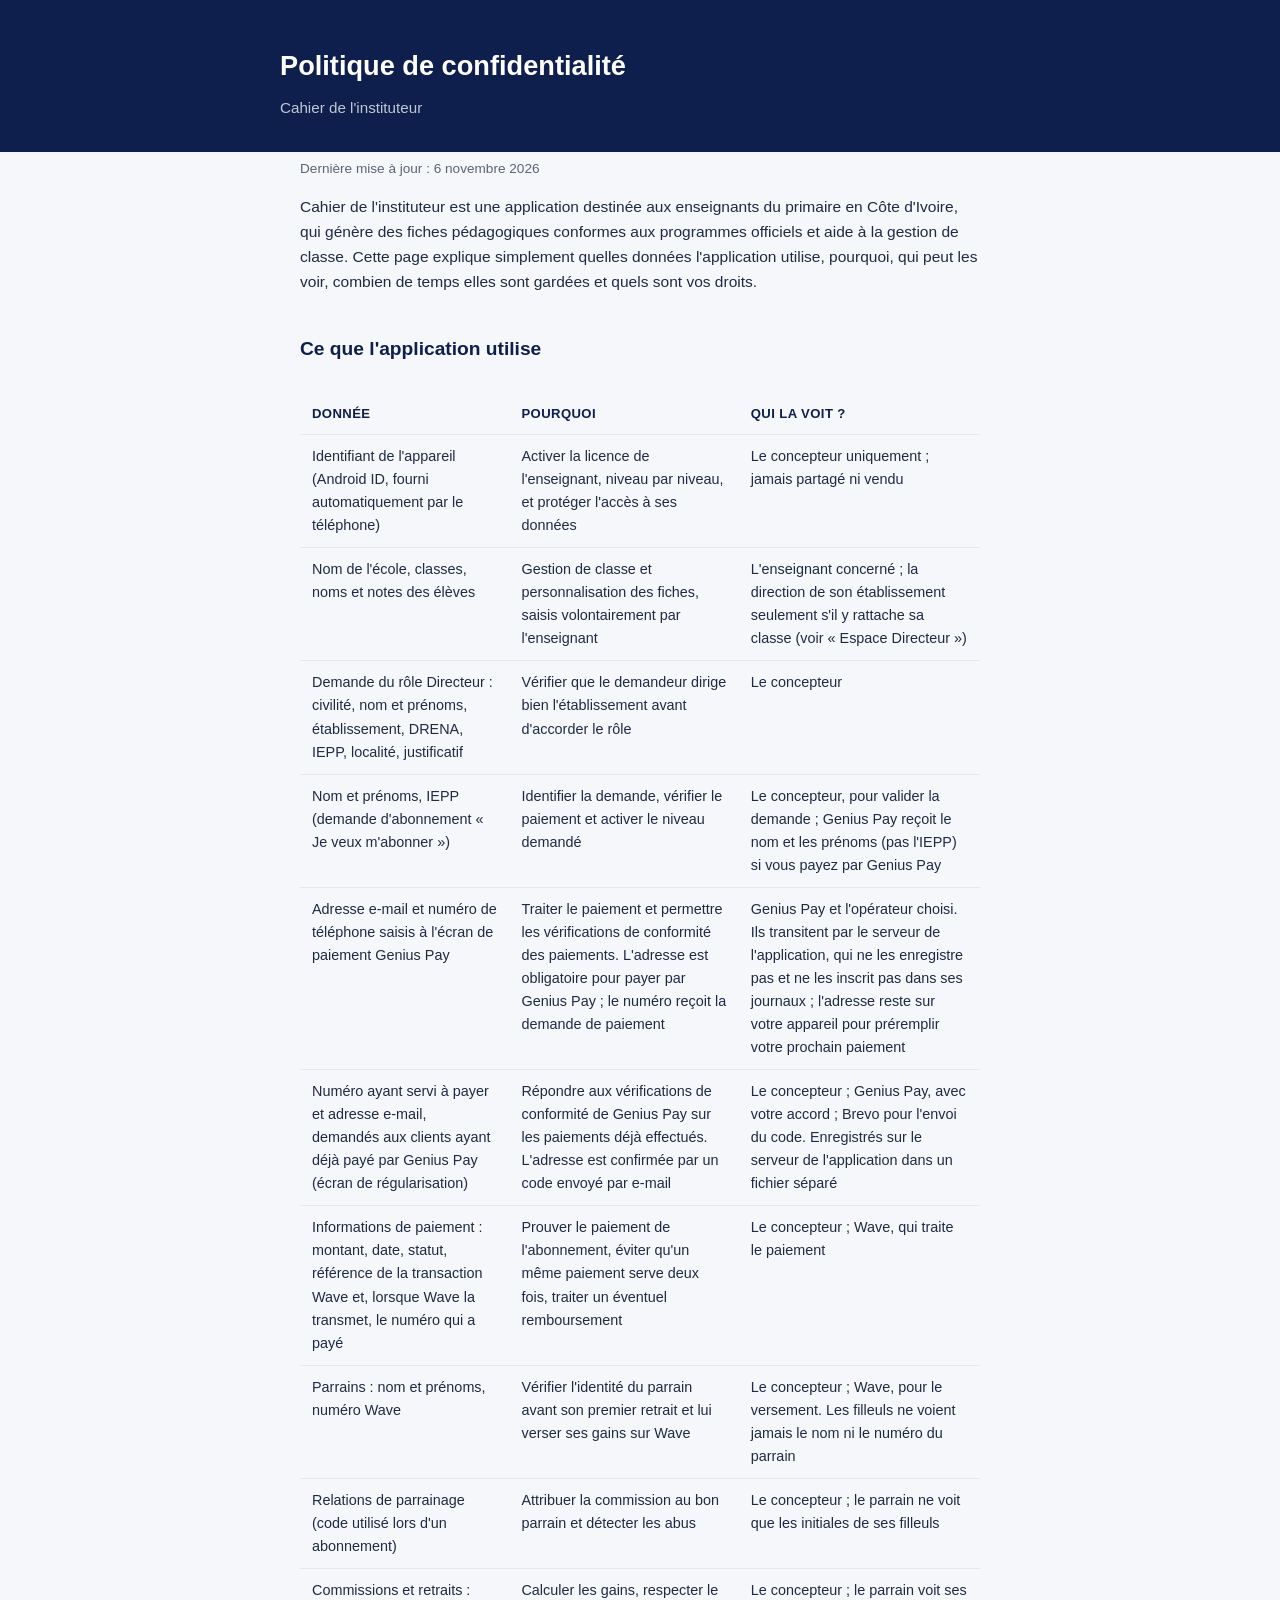
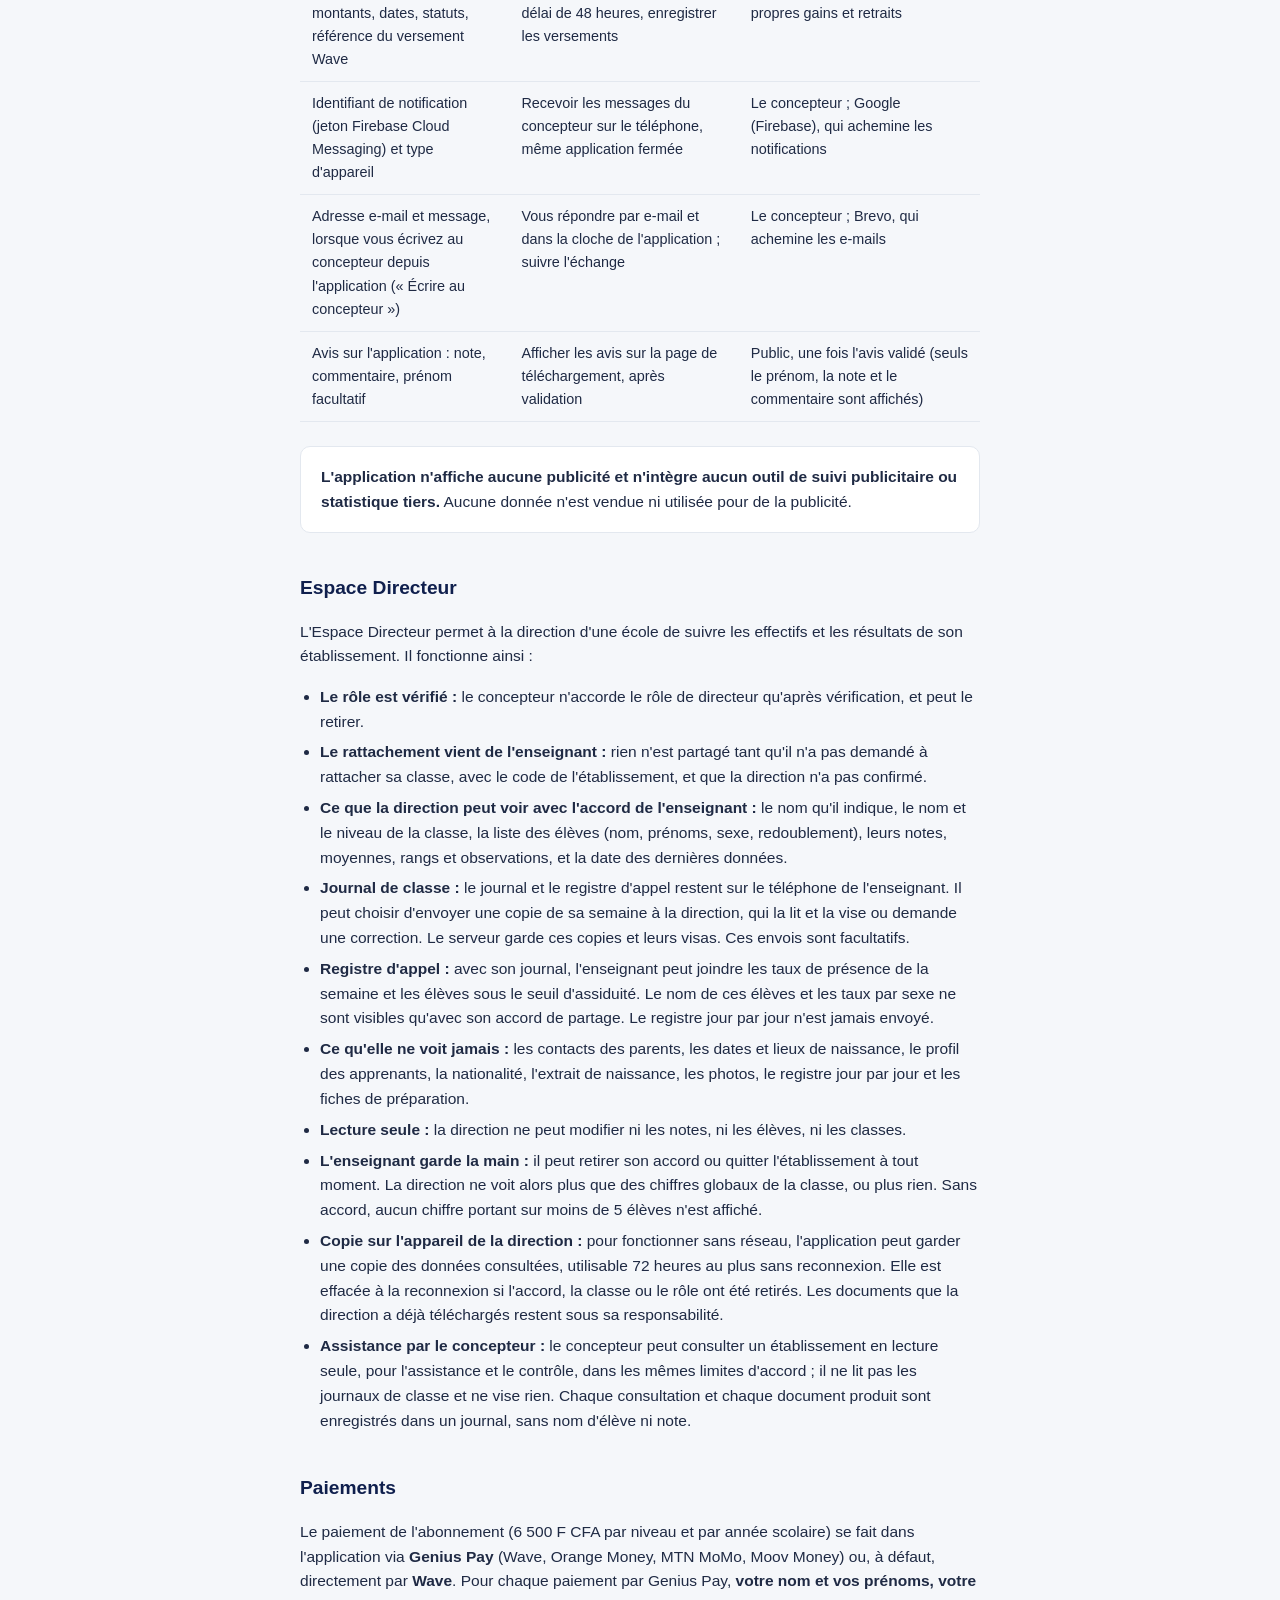
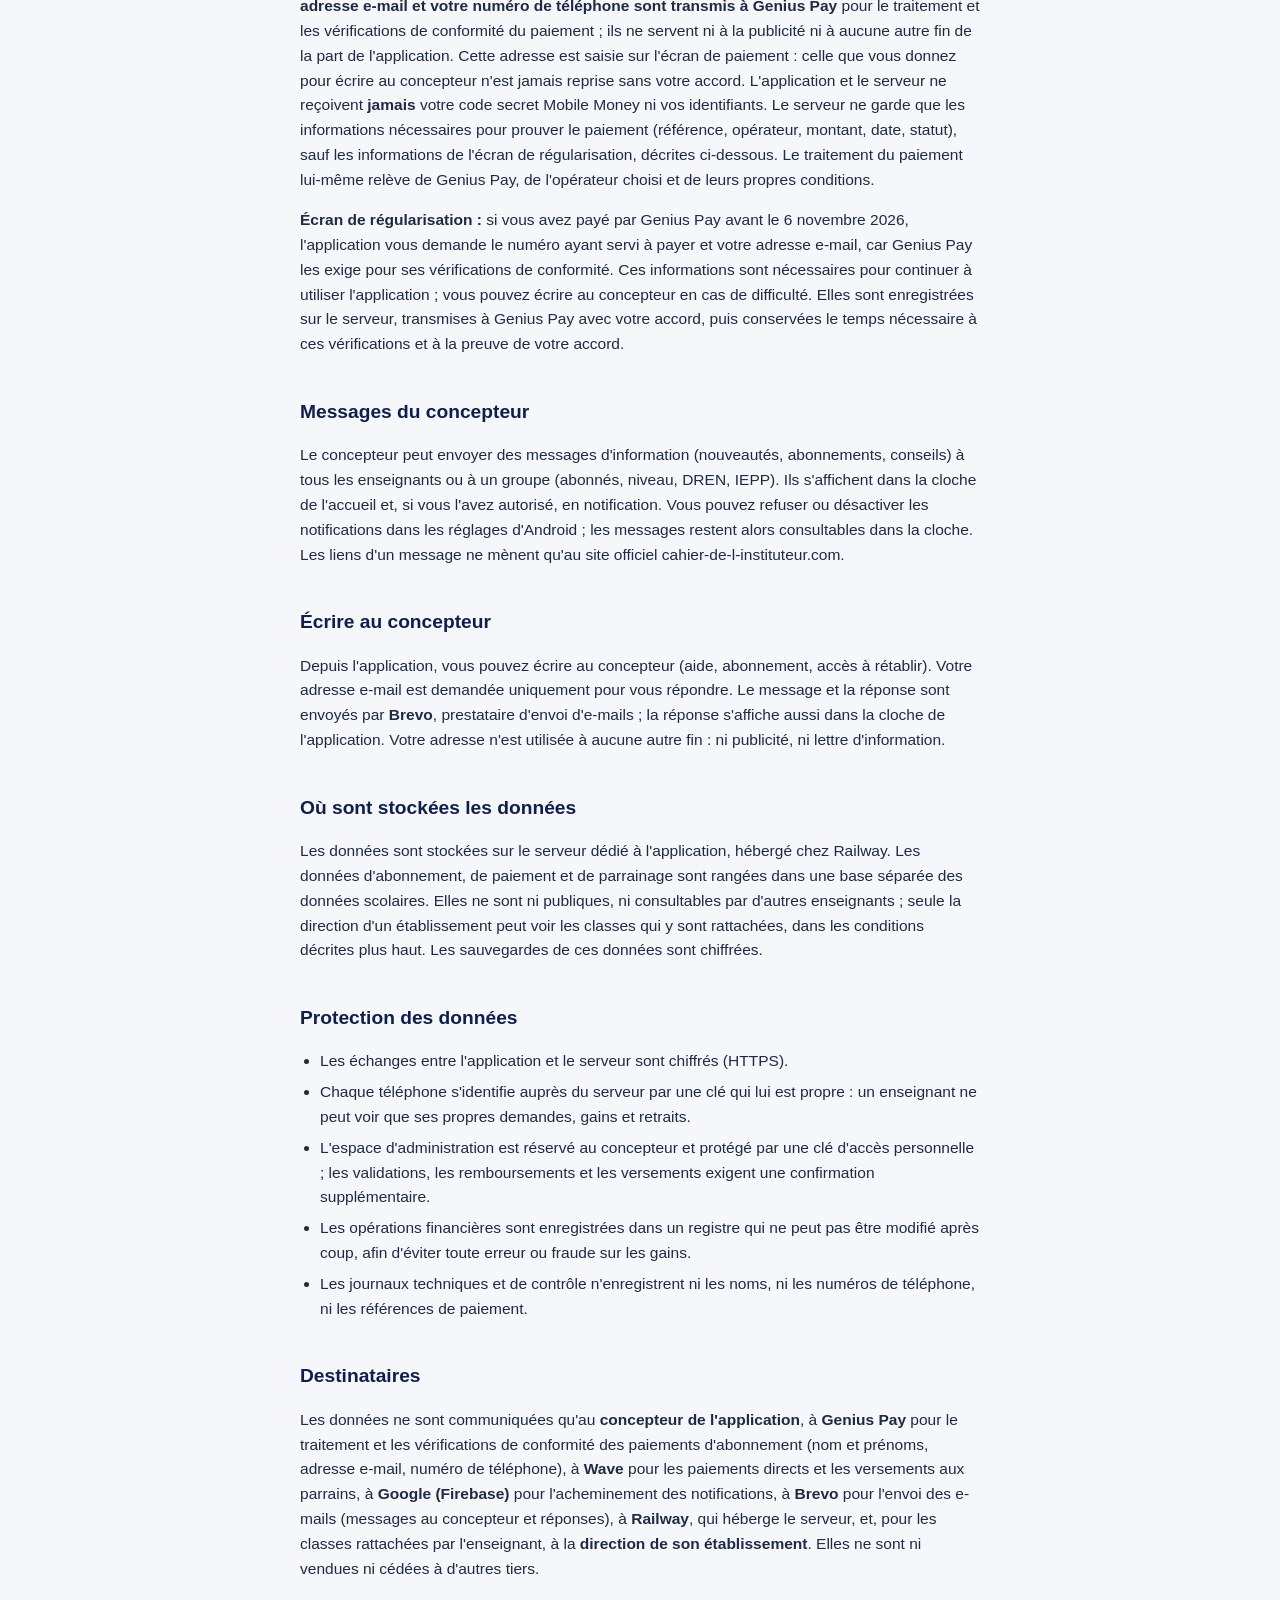
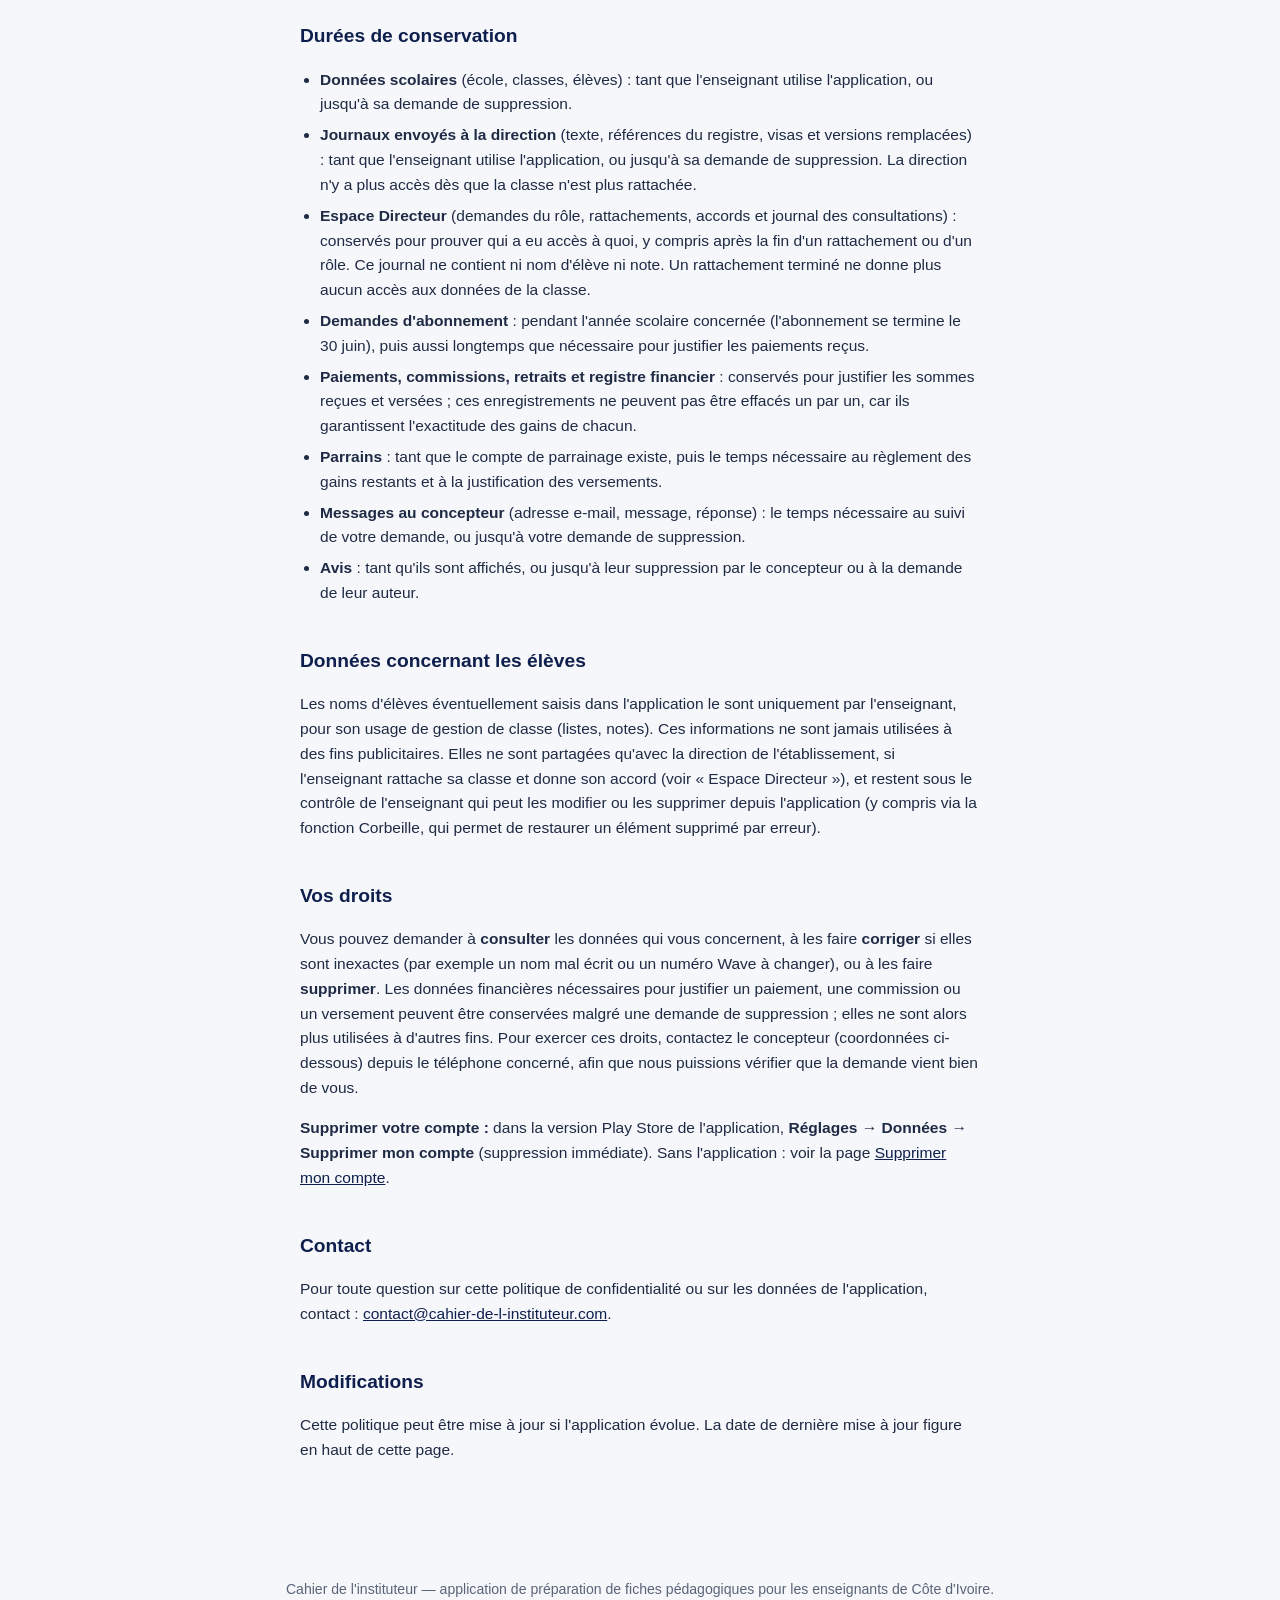
==== commit 571b53d7: "Page « Supprimer mon compte » + lien dans la politique de confidentialité Bouton dans la version Pla" ====
--- a/confidentialite.html
+++ b/confidentialite.html
@@ -198,6 +198,7 @@
 
   <h2>Vos droits</h2>
   <p>Vous pouvez demander à <b>consulter</b> les données qui vous concernent, à les faire <b>corriger</b> si elles sont inexactes (par exemple un nom mal écrit ou un numéro Wave à changer), ou à les faire <b>supprimer</b>. Les données financières nécessaires pour justifier un paiement, une commission ou un versement peuvent être conservées malgré une demande de suppression ; elles ne sont alors plus utilisées à d'autres fins. Pour exercer ces droits, contactez le concepteur (coordonnées ci-dessous) depuis le téléphone concerné, afin que nous puissions vérifier que la demande vient bien de vous.</p>
+  <p><b>Supprimer votre compte :</b> dans la version Play Store de l'application, <b>Réglages → Données → Supprimer mon compte</b> (suppression immédiate). Sans l'application : voir la page <a href="/supprimer-mon-compte/">Supprimer mon compte</a>.</p>
 
   <h2>Contact</h2>
   <p>Pour toute question sur cette politique de confidentialité ou sur les données de l'application, contact : <a href="mailto:contact@cahier-de-l-instituteur.com">contact@cahier-de-l-instituteur.com</a>.</p>
